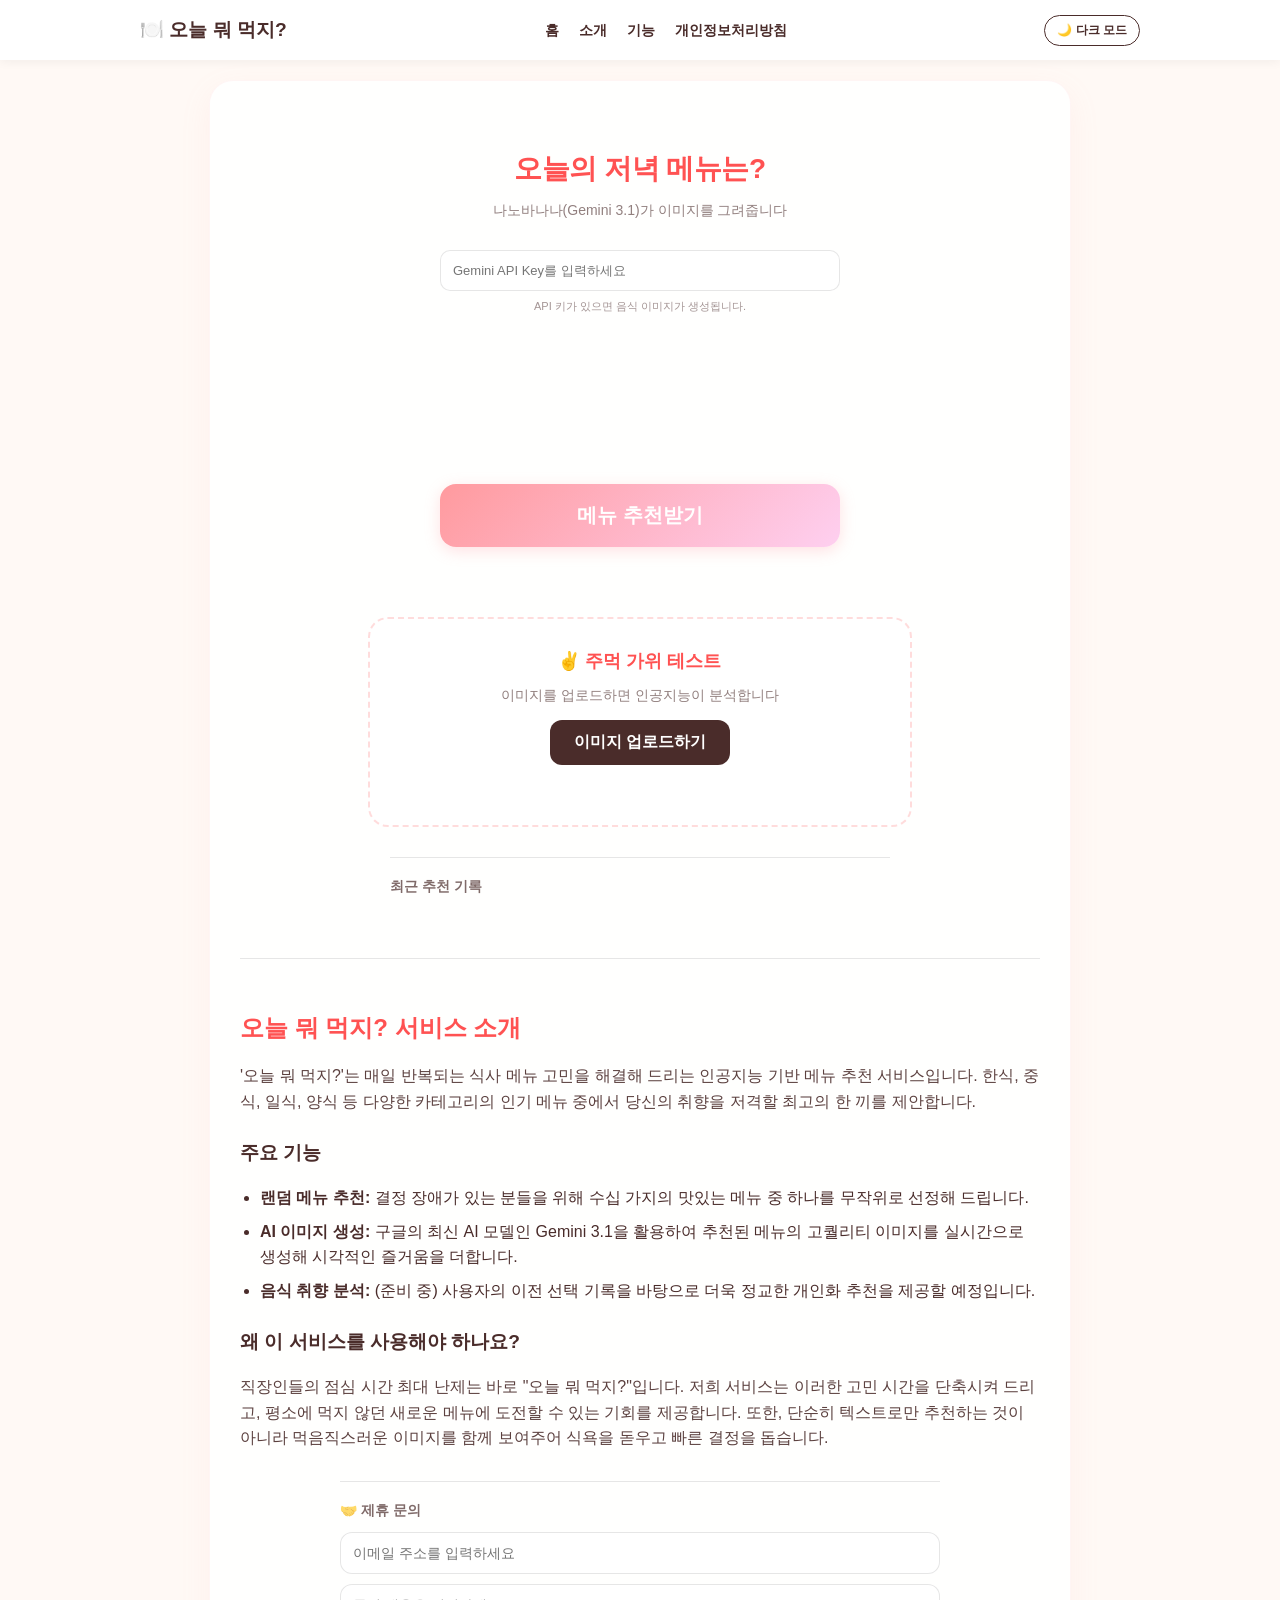
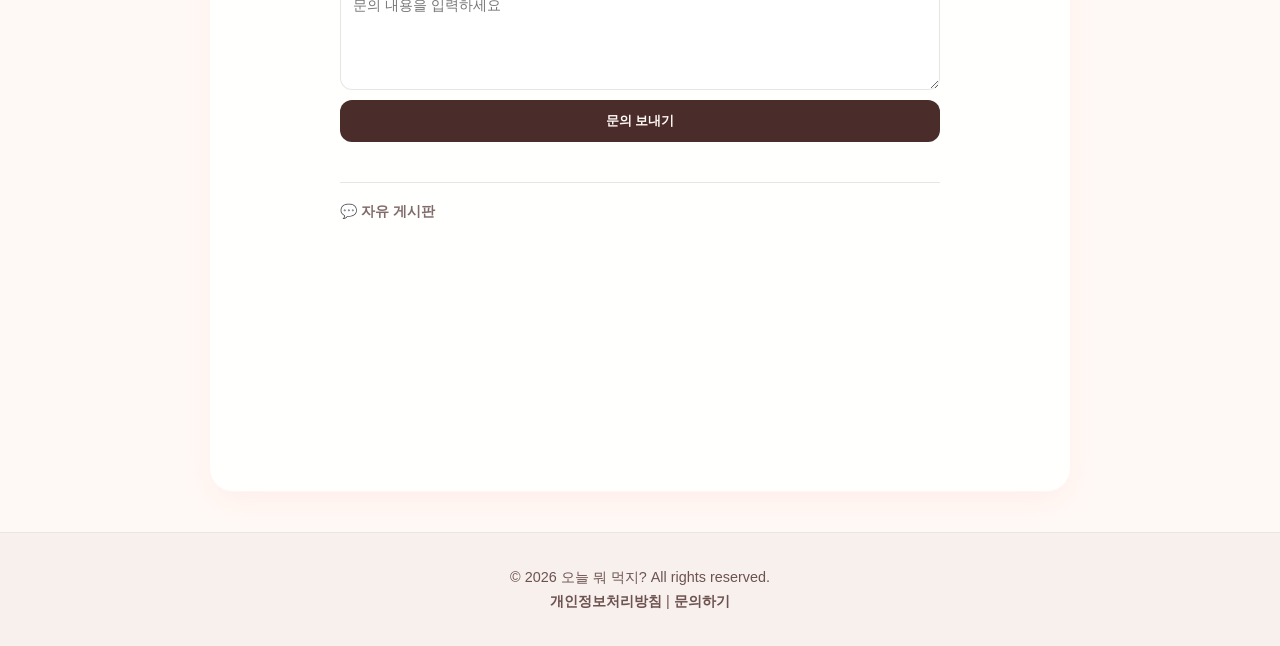
==== index.html @ 98e672d5 "Add MS Clarity tracking script to index.html and privacy.html" ====
<!DOCTYPE html>
<html lang="ko">
<head>
    <!-- Google tag (gtag.js) -->
    <script async src="https://www.googletagmanager.com/gtag/js?id=G-PV1DEPJP0N"></script>
    <script>
      window.dataLayer = window.dataLayer || [];
      function gtag(){dataLayer.push(arguments);}
      gtag('js', new Date());

      gtag('config', 'G-PV1DEPJP0N');
    </script>
    <script type="text/javascript">
        (function(c,l,a,r,i,t,y){
            c[a]=c[a]||function(){(c[a].q=c[a].q||[]).push(arguments)};
            t=l.createElement(r);t.async=1;t.src="https://www.clarity.ms/tag/"+i;
            y=l.getElementsByTagName(r)[0];y.parentNode.insertBefore(t,y);
        })(window, document, "clarity", "script", "vyisravtk5");
    </script>
    <meta charset="UTF-8">
    <meta name="viewport" content="width=device-width, initial-scale=1.0">
    <title>🍽️ 오늘 뭐 먹지? | 저녁 메뉴 추천</title>
    <link rel="stylesheet" href="style.css">
    <!-- Teachable Machine 모델을 위한 TensorFlow.js 로드 -->
    <script src="https://cdn.jsdelivr.net/npm/@tensorflow/tfjs@latest/dist/tf.min.js"></script>
    <script src="https://cdn.jsdelivr.net/npm/@teachablemachine/image@latest/dist/teachablemachine-image.min.js"></script>
    <!-- Pretendard 폰트 불러오기 -->
    <link rel="stylesheet" as="style" crossorigin href="https://cdn.jsdelivr.net/gh/orioncactus/pretendard@v1.3.9/dist/web/static/pretendard.min.css" />
    <meta name="google-adsense-account" content="ca-pub-8458281925391155">
    <script async src="https://pagead2.googlesyndication.com/pagead/js/adsbygoogle.js?client=ca-pub-8458281925391155"
     crossorigin="anonymous"></script>
</head>
<body>
    <nav class="navbar">
        <div class="nav-container">
            <a href="#" class="nav-logo">🍽️ 오늘 뭐 먹지?</a>
            <ul class="nav-menu">
                <li><a href="#home">홈</a></li>
                <li><a href="#about">소개</a></li>
                <li><a href="#features">기능</a></li>
                <li><a href="privacy.html">개인정보처리방침</a></li>
            </ul>
            <button id="mode-toggle" class="mode-toggle">🌙 다크 모드</button>
        </div>
    </nav>
    
    <div class="container" id="home">
        <h1>오늘의 저녁 메뉴는?</h1>
        <p class="subtitle">나노바나나(Gemini 3.1)가 이미지를 그려줍니다</p>
        
        <div class="api-config">
            <input type="password" id="api-key" placeholder="Gemini API Key를 입력하세요">
            <small>API 키가 있으면 음식 이미지가 생성됩니다.</small>
        </div>

        <div id="numbers-container" class="numbers-container">
            <!-- 메뉴가 여기에 생성됩니다 -->
        </div>
        
        <button id="generate-button">메뉴 추천받기</button>

        <!-- 주먹/가위 테스트 섹션 -->
        <div class="rps-section">
            <div class="rps-title">✌️ 주먹 가위 테스트</div>
            <p class="subtitle" style="margin-bottom: 15px;">이미지를 업로드하면 인공지능이 분석합니다</p>
            
            <input type="file" id="rps-file-input" accept="image/*" style="display: none;">
            <label for="rps-file-input" id="rps-file-label">이미지 업로드하기</label>
            
            <div id="rps-preview-container" class="rps-preview-container">
                <img id="rps-preview-image" src="" alt="미리보기" style="display: none;">
            </div>
            <div id="label-container" class="label-container"></div>
        </div>
        
        <div class="history-section">
            <div class="history-title">최근 추천 기록</div>
            <div id="history-list" class="history-list">
                <!-- 기록이 여기에 추가됩니다 -->
            </div>
        </div>

        <section id="about" class="content-section">
            <h2>오늘 뭐 먹지? 서비스 소개</h2>
            <p>'오늘 뭐 먹지?'는 매일 반복되는 식사 메뉴 고민을 해결해 드리는 인공지능 기반 메뉴 추천 서비스입니다. 한식, 중식, 일식, 양식 등 다양한 카테고리의 인기 메뉴 중에서 당신의 취향을 저격할 최고의 한 끼를 제안합니다.</p>
            
            <h3>주요 기능</h3>
            <ul class="feature-list">
                <li><strong>랜덤 메뉴 추천:</strong> 결정 장애가 있는 분들을 위해 수십 가지의 맛있는 메뉴 중 하나를 무작위로 선정해 드립니다.</li>
                <li><strong>AI 이미지 생성:</strong> 구글의 최신 AI 모델인 Gemini 3.1을 활용하여 추천된 메뉴의 고퀄리티 이미지를 실시간으로 생성해 시각적인 즐거움을 더합니다.</li>
                <li><strong>음식 취향 분석:</strong> (준비 중) 사용자의 이전 선택 기록을 바탕으로 더욱 정교한 개인화 추천을 제공할 예정입니다.</li>
            </ul>
            
            <h3>왜 이 서비스를 사용해야 하나요?</h3>
            <p>직장인들의 점심 시간 최대 난제는 바로 "오늘 뭐 먹지?"입니다. 저희 서비스는 이러한 고민 시간을 단축시켜 드리고, 평소에 먹지 않던 새로운 메뉴에 도전할 수 있는 기회를 제공합니다. 또한, 단순히 텍스트로만 추천하는 것이 아니라 먹음직스러운 이미지를 함께 보여주어 식욕을 돋우고 빠른 결정을 돕습니다.</p>
        </section>

        <div class="contact-section">
            <div class="contact-title">🤝 제휴 문의</div>
            <form action="https://formspree.io/f/xwvrvgdn" method="POST" class="contact-form">
                <input type="email" name="email" placeholder="이메일 주소를 입력하세요" required>
                <textarea name="message" placeholder="문의 내용을 입력하세요" required></textarea>
                <button type="submit">문의 보내기</button>
            </form>
        </div>

        <div class="comments-section">
            <div class="comments-title">💬 자유 게시판</div>
            <div id="cusdis_thread"
                data-host="https://cusdis.com"
                data-app-id="YOUR_APP_ID_HERE"
                data-page-id="home"
                data-page-url="https://shearts1234.github.io/junhyeok/"
                data-page-title="오늘 뭐 먹지?"
                data-theme="light">
            </div>
            <script async defer src="https://cusdis.com/js/cusdis.es.js"></script>
        </div>
    </div>

    <footer class="site-footer">
        <p>&copy; 2026 오늘 뭐 먹지? All rights reserved.</p>
        <p><a href="privacy.html">개인정보처리방침</a> | <a href="mailto:contact@example.com">문의하기</a></p>
    </footer>

    <script src="main.js" type="module"></script>
</body>
</html>
---- style.css ----
:root {
    --bg-color: #fff9f5;
    --text-color: #4a2c2a;
    --container-bg: rgba(255, 255, 255, 0.9);
    --btn-bg: linear-gradient(135deg, #ff9a9e 0%, #fecfef 99%, #fecfef 100%);
    --btn-hover: linear-gradient(135deg, #ff758c 0%, #ff7eb3 100%);
    --btn-text: #ffffff;
    --card-shadow: 0 10px 30px rgba(255, 154, 158, 0.1);
    --ball-shadow: 0 4px 10px rgba(0, 0, 0, 0.15);
    --history-bg: #ffffff;
    --nav-bg: rgba(255, 255, 255, 0.95);
    --footer-bg: #f8f0ed;
    --link-color: #ff5252;
}

body.dark-mode {
    --bg-color: #1a1616;
    --text-color: #fce4ec;
    --container-bg: rgba(45, 34, 34, 0.8);
    --btn-bg: linear-gradient(135deg, #e91e63 0%, #c2185b 100%);
    --btn-hover: linear-gradient(135deg, #c2185b 0%, #ad1457 100%);
    --btn-text: #ffffff;
    --card-shadow: 0 10px 30px rgba(0, 0, 0, 0.4);
    --ball-shadow: 0 4px 10px rgba(0, 0, 0, 0.5);
    --history-bg: #2d2222;
    --nav-bg: rgba(30, 30, 30, 0.95);
    --footer-bg: #1e1e1e;
    --link-color: #ff80ab;
}

body {
    font-family: 'Pretendard', -apple-system, BlinkMacSystemFont, 'Segoe UI', Roboto, sans-serif;
    display: flex;
    flex-direction: column;
    align-items: center;
    min-height: 100vh;
    background-color: var(--bg-color);
    color: var(--text-color);
    margin: 0;
    transition: all 0.4s cubic-bezier(0.4, 0, 0.2, 1);
    padding-top: 80px; /* Navbar height */
}

/* Navigation Bar */
.navbar {
    position: fixed;
    top: 0;
    left: 0;
    width: 100%;
    height: 60px;
    background-color: var(--nav-bg);
    backdrop-filter: blur(10px);
    -webkit-backdrop-filter: blur(10px);
    box-shadow: 0 2px 10px rgba(0,0,0,0.05);
    z-index: 1000;
    display: flex;
    justify-content: center;
    align-items: center;
}

.nav-container {
    width: 90%;
    max-width: 1000px;
    display: flex;
    justify-content: space-between;
    align-items: center;
}

.nav-logo {
    font-weight: 800;
    font-size: 1.2rem;
    text-decoration: none;
    color: var(--text-color);
}

.nav-menu {
    list-style: none;
    display: flex;
    gap: 20px;
    margin: 0;
    padding: 0;
}

.nav-menu li a {
    text-decoration: none;
    color: var(--text-color);
    font-weight: 600;
    font-size: 0.9rem;
    transition: color 0.3s;
}

.nav-menu li a:hover {
    color: var(--link-color);
}

/* Container Adjustments */
.container {
    text-align: center;
    background-color: var(--container-bg);
    backdrop-filter: blur(10px);
    -webkit-backdrop-filter: blur(10px);
    padding: 50px 30px;
    border-radius: 24px;
    box-shadow: var(--card-shadow);
    width: 90%;
    max-width: 800px; /* Increased width for content */
    border: 1px solid rgba(255, 154, 158, 0.1);
    margin-bottom: 40px;
}

h1 {
    font-size: 28px;
    font-weight: 800;
    margin-bottom: 10px;
    letter-spacing: -0.5px;
    color: #ff5252;
}

.subtitle {
    font-size: 14px;
    opacity: 0.6;
    margin-bottom: 30px;
}

.api-config {
    margin-bottom: 30px;
    display: flex;
    flex-direction: column;
    gap: 8px;
    max-width: 400px;
    margin-left: auto;
    margin-right: auto;
}

.api-config input {
    padding: 12px;
    border-radius: 10px;
    border: 1px solid rgba(128, 128, 128, 0.2);
    background: var(--history-bg);
    color: var(--text-color);
    font-size: 13px;
    outline: none;
    transition: border-color 0.3s;
}

.api-config input:focus {
    border-color: #ff5252;
}

.api-config small {
    font-size: 11px;
    opacity: 0.5;
}

.numbers-container {
    display: flex;
    justify-content: center;
    flex-wrap: wrap;
    gap: 15px;
    margin-bottom: 40px;
    min-height: 100px;
    align-items: center;
}

#generate-button {
    width: 100%;
    max-width: 400px;
    padding: 18px;
    font-size: 20px;
    font-weight: 800;
    cursor: pointer;
    border: none;
    border-radius: 16px;
    background: var(--btn-bg);
    color: var(--btn-text);
    box-shadow: 0 4px 15px rgba(255, 154, 158, 0.3);
    transition: all 0.3s ease;
    margin-bottom: 30px;
}

#generate-button:hover {
    transform: translateY(-3px);
    box-shadow: 0 8px 25px rgba(255, 154, 158, 0.4);
}

#generate-button:active {
    transform: translateY(-1px);
}

/* Content Section (About) */
.content-section {
    text-align: left;
    margin-top: 50px;
    padding-top: 30px;
    border-top: 1px solid rgba(128, 128, 128, 0.2);
    line-height: 1.6;
}

.content-section h2 {
    font-size: 1.5rem;
    margin-bottom: 1rem;
    color: var(--link-color);
}

.content-section h3 {
    font-size: 1.2rem;
    margin-top: 1.5rem;
    margin-bottom: 0.8rem;
}

.content-section p {
    margin-bottom: 1rem;
    font-size: 1rem;
    opacity: 0.9;
}

.feature-list {
    list-style-type: disc;
    padding-left: 20px;
    margin-bottom: 1.5rem;
}

.feature-list li {
    margin-bottom: 0.5rem;
}

/* 주먹/가위 테스트 섹션 */
.rps-section {
    margin-top: 40px;
    padding: 30px 20px;
    border: 2px dashed rgba(255, 82, 82, 0.2);
    border-radius: 20px;
    background: rgba(255, 255, 255, 0.3);
    margin-bottom: 30px;
    max-width: 500px;
    margin-left: auto;
    margin-right: auto;
}

.rps-title {
    font-size: 18px;
    font-weight: 800;
    margin-bottom: 5px;
    color: #ff5252;
}

#rps-file-label {
    display: inline-block;
    background: #4a2c2a;
    color: white;
    border: none;
    padding: 12px 24px;
    border-radius: 12px;
    font-weight: 700;
    cursor: pointer;
    margin-bottom: 15px;
    transition: all 0.3s;
}

#rps-file-label:hover {
    transform: scale(1.05);
    background: #5d3a37;
}

.rps-preview-container {
    display: flex;
    justify-content: center;
    margin-bottom: 15px;
}

#rps-preview-image {
    max-width: 200px;
    max-height: 200px;
    border-radius: 15px;
    box-shadow: 0 4px 15px rgba(0,0,0,0.1);
    object-fit: contain;
}

.label-container {
    display: flex;
    flex-direction: column;
    gap: 8px;
    align-items: center;
}

.label-item {
    background: var(--history-bg);
    padding: 8px 16px;
    border-radius: 10px;
    font-size: 14px;
    font-weight: 600;
    width: 100%;
    max-width: 200px;
    display: flex;
    justify-content: space-between;
    box-shadow: 0 2px 5px rgba(0,0,0,0.05);
    border: 2px solid transparent;
    transition: all 0.2s;
}

/* 히스토리 섹션 */
.history-section {
    margin-top: 20px;
    padding-top: 20px;
    border-top: 1px solid rgba(128, 128, 128, 0.2);
    text-align: left;
    max-width: 500px;
    margin-left: auto;
    margin-right: auto;
}

.history-title {
    font-size: 14px;
    font-weight: 600;
    margin-bottom: 12px;
    opacity: 0.7;
}

.history-list {
    display: flex;
    flex-direction: column;
    gap: 10px;
}

.history-item {
    background: var(--history-bg);
    padding: 12px 16px;
    border-radius: 12px;
    font-size: 15px;
    display: flex;
    justify-content: space-between;
    box-shadow: 0 2px 8px rgba(0, 0, 0, 0.05);
}

.mode-toggle {
    background: transparent;
    border: 1px solid var(--text-color);
    color: var(--text-color);
    padding: 6px 12px;
    border-radius: 20px;
    cursor: pointer;
    font-size: 12px;
    font-weight: 600;
    transition: all 0.3s ease;
    /* Fixed positioning removed as it is now in navbar */
}

.mode-toggle:hover {
    background: var(--text-color);
    color: var(--bg-color);
}

/* 제휴 문의 섹션 */
.contact-section {
    margin-top: 30px;
    padding-top: 20px;
    border-top: 1px solid rgba(128, 128, 128, 0.2);
    text-align: left;
    max-width: 600px;
    margin-left: auto;
    margin-right: auto;
}

.contact-title {
    font-size: 14px;
    font-weight: 600;
    margin-bottom: 12px;
    opacity: 0.7;
}

.contact-form {
    display: flex;
    flex-direction: column;
    gap: 10px;
}

.contact-form input, .contact-form textarea {
    padding: 12px;
    border-radius: 12px;
    border: 1px solid rgba(128, 128, 128, 0.2);
    background: var(--history-bg);
    color: var(--text-color);
    font-size: 14px;
    outline: none;
    font-family: inherit;
}

.contact-form textarea {
    min-height: 80px;
    resize: vertical;
}

.contact-form button {
    background: var(--text-color);
    color: var(--bg-color);
    border: none;
    padding: 12px;
    border-radius: 12px;
    font-weight: 700;
    cursor: pointer;
    transition: opacity 0.3s;
}

.contact-form button:hover {
    opacity: 0.8;
}

/* 댓글 섹션 */
.comments-section {
    margin-top: 40px;
    padding-top: 20px;
    border-top: 1px solid rgba(128, 128, 128, 0.2);
    text-align: left;
    max-width: 600px;
    margin-left: auto;
    margin-right: auto;
}

.comments-title {
    font-size: 14px;
    font-weight: 600;
    margin-bottom: 20px;
    opacity: 0.7;
}

#cusdis_thread {
    min-height: 200px;
}

/* Footer */
.site-footer {
    width: 100%;
    background-color: var(--footer-bg);
    padding: 30px 0;
    margin-top: auto; /* Push to bottom */
    text-align: center;
    border-top: 1px solid rgba(0,0,0,0.05);
}

.site-footer p {
    margin: 5px 0;
    font-size: 0.9rem;
    opacity: 0.8;
}

.site-footer a {
    color: var(--text-color);
    text-decoration: none;
    font-weight: 600;
}

.site-footer a:hover {
    text-decoration: underline;
}

/* Mobile Responsive */
@media (max-width: 600px) {
    .nav-container {
        flex-direction: row;
        justify-content: space-between;
    }
    
    .nav-menu {
        display: none; /* Hide menu on very small screens for simplicity, or use hamburger */
    }
    
    .container {
        width: 95%;
        padding: 30px 20px;
    }
}
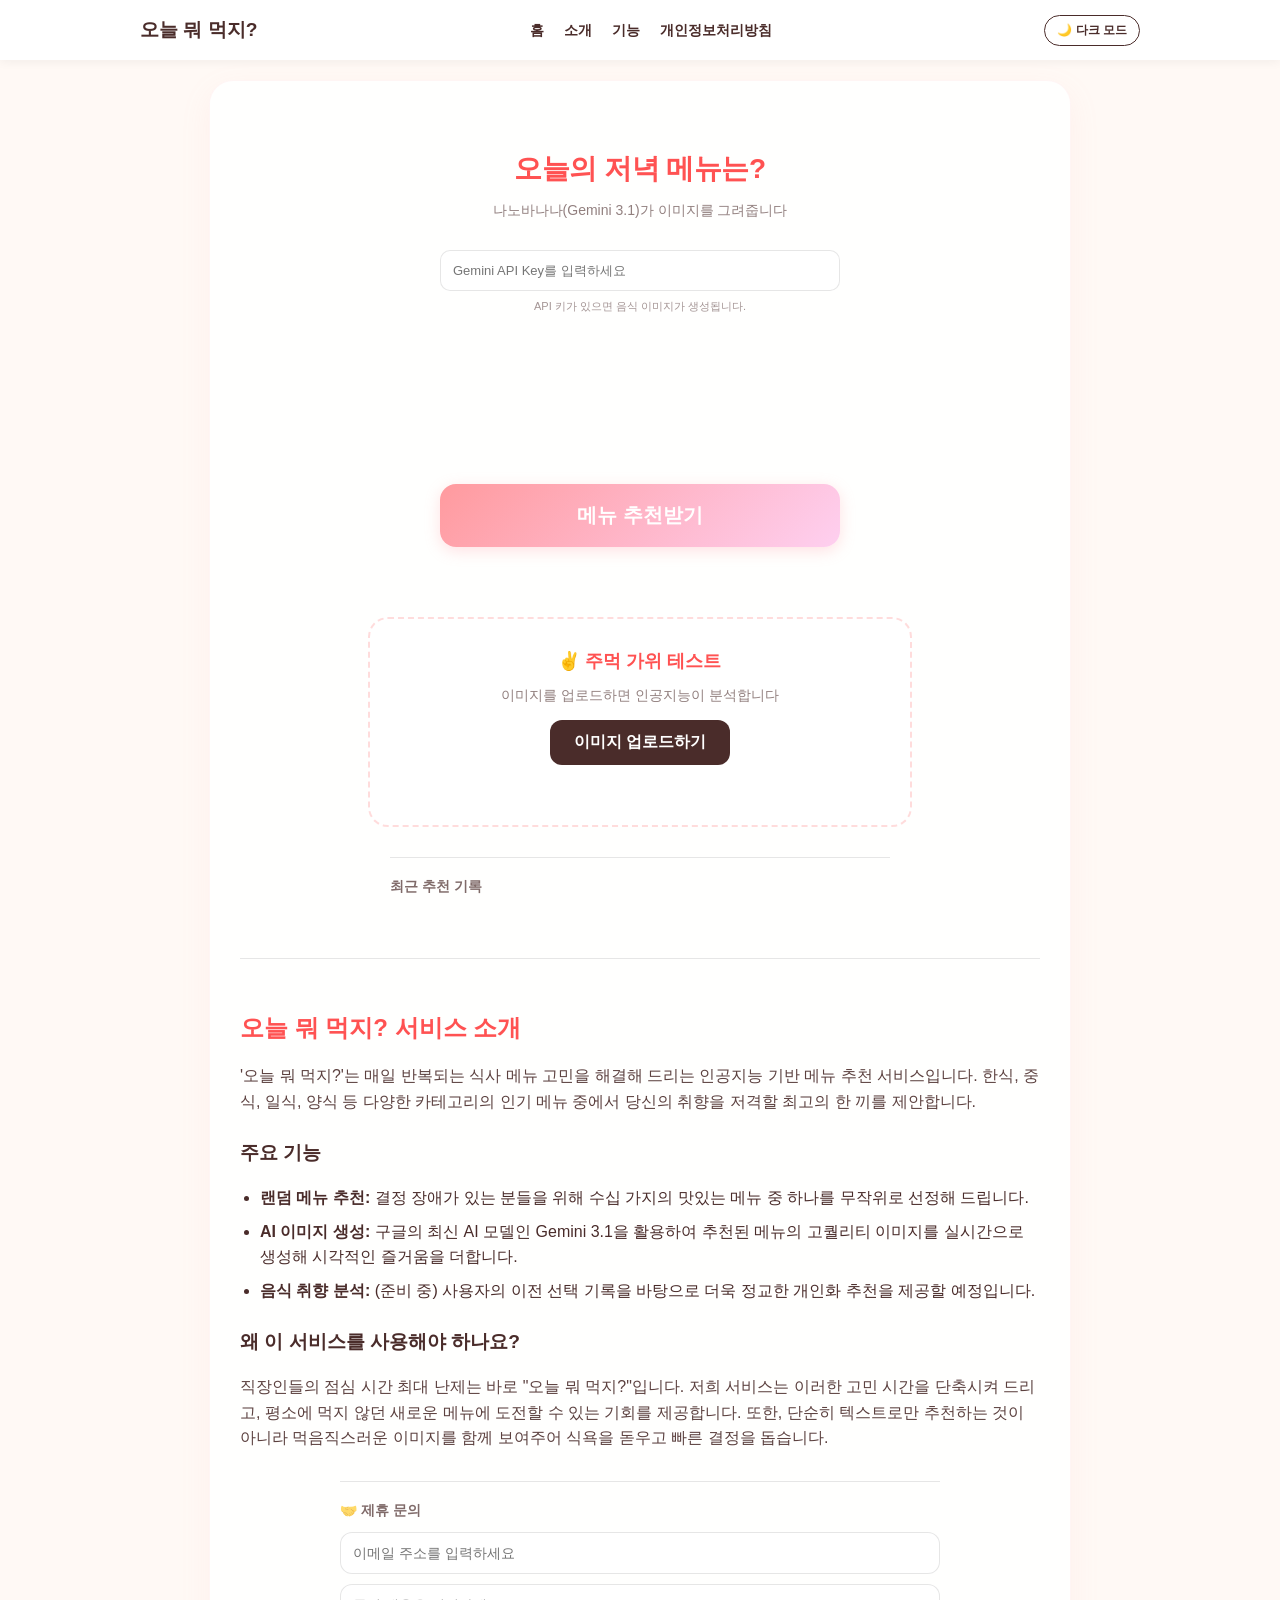
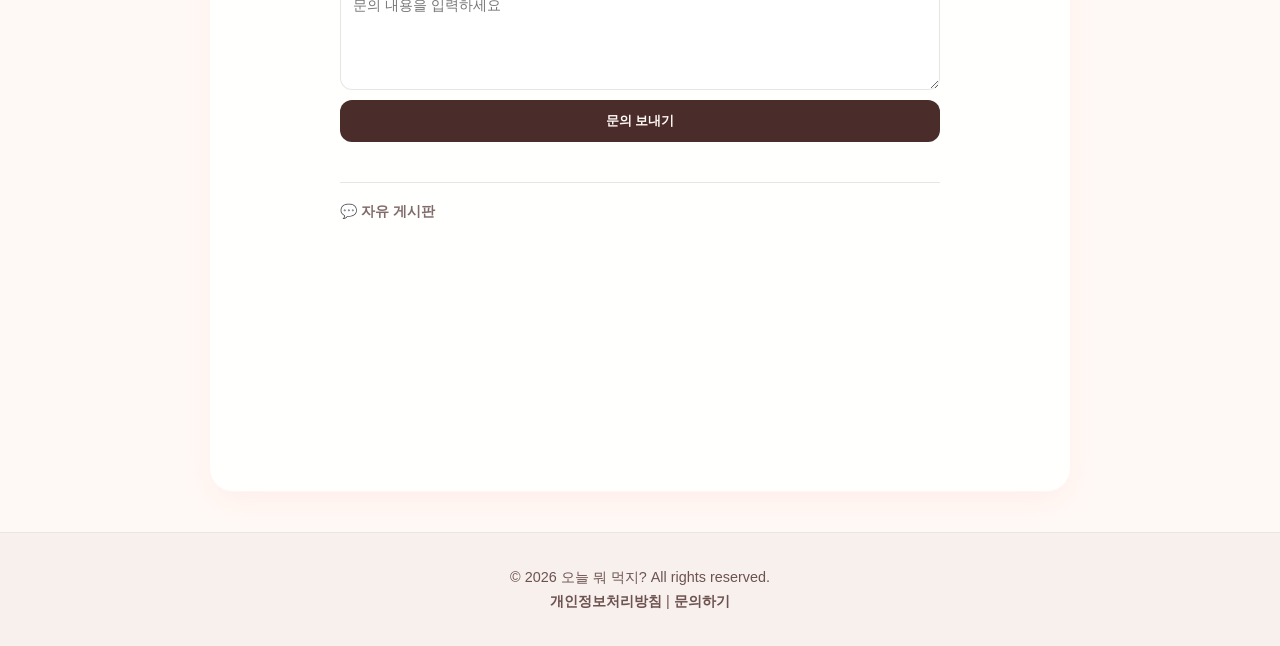
==== commit d7d63a8b: "Remove redundant emoji from nav-logo" ====
--- a/index.html
+++ b/index.html
@@ -27,13 +27,14 @@
     <!-- Pretendard 폰트 불러오기 -->
     <link rel="stylesheet" as="style" crossorigin href="https://cdn.jsdelivr.net/gh/orioncactus/pretendard@v1.3.9/dist/web/static/pretendard.min.css" />
     <meta name="google-adsense-account" content="ca-pub-8458281925391155">
+    <link rel="icon" href="favicon.ico" type="image/x-icon">
     <script async src="https://pagead2.googlesyndication.com/pagead/js/adsbygoogle.js?client=ca-pub-8458281925391155"
      crossorigin="anonymous"></script>
 </head>
 <body>
     <nav class="navbar">
         <div class="nav-container">
-            <a href="#" class="nav-logo">🍽️ 오늘 뭐 먹지?</a>
+            <a href="#" class="nav-logo">오늘 뭐 먹지?</a>
             <ul class="nav-menu">
                 <li><a href="#home">홈</a></li>
                 <li><a href="#about">소개</a></li>
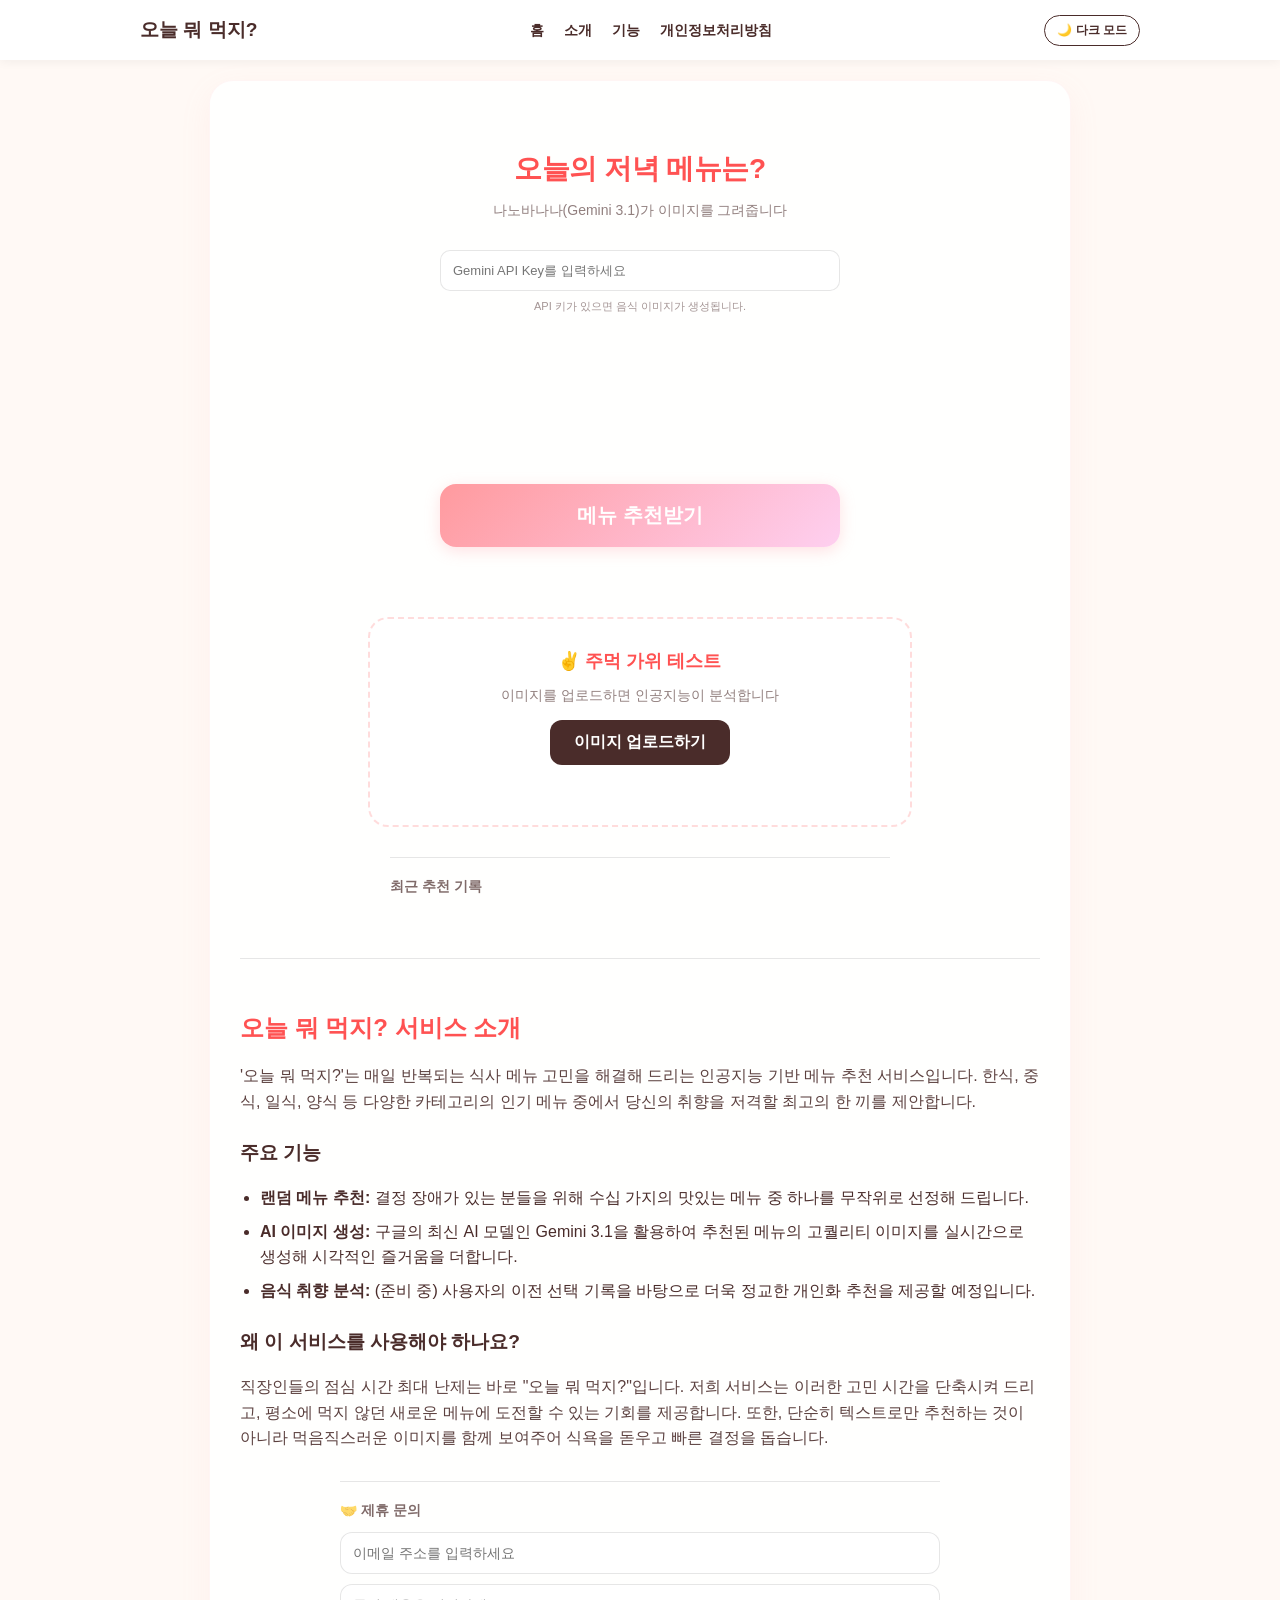
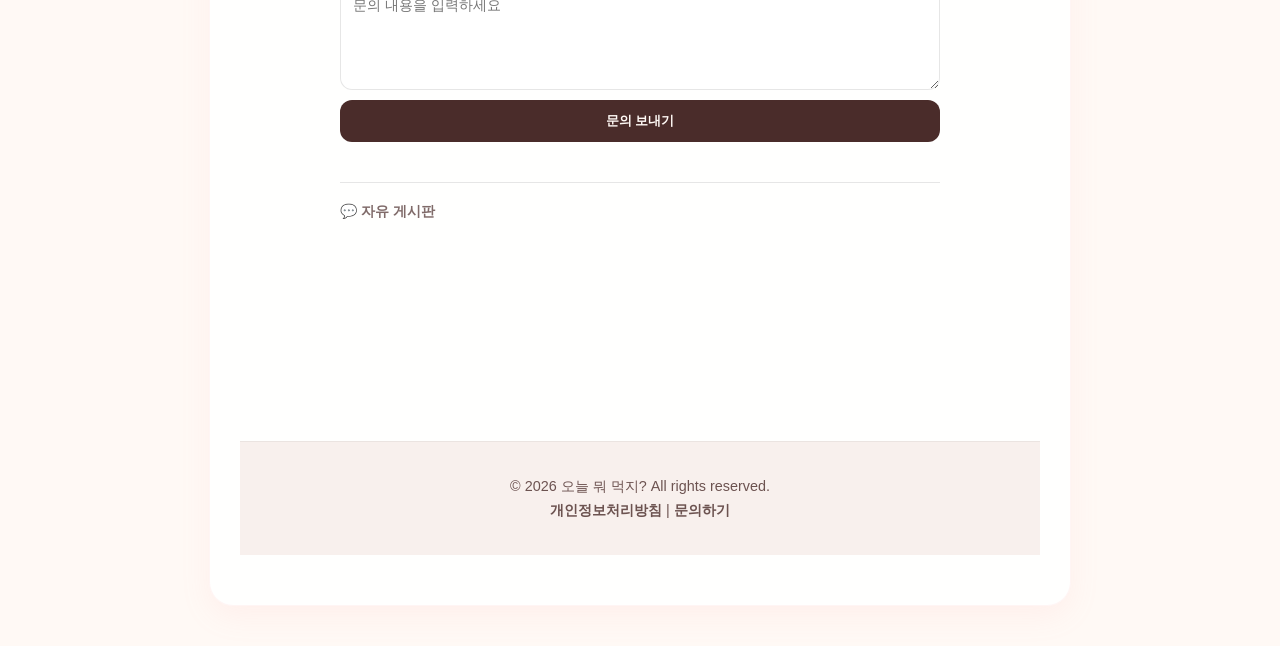
==== commit 84962376: "feat: SEO optimization and add robots.txt, sitemap.xml" ====
--- a/index.html
+++ b/index.html
@@ -19,7 +19,44 @@
     </script>
     <meta charset="UTF-8">
     <meta name="viewport" content="width=device-width, initial-scale=1.0">
-    <title>🍽️ 오늘 뭐 먹지? | 저녁 메뉴 추천</title>
+    <title>🍽️ 오늘 뭐 먹지? | 저녁 메뉴 추천 & AI 음식 이미지</title>
+    <meta name="description" content="오늘 저녁 메뉴가 고민되시나요? AI가 추천해주는 맛있는 메뉴와 Gemini 3.1이 그려주는 고퀄리티 음식 이미지를 확인해보세요. 결정 장애 해결을 위한 최고의 랜덤 메뉴 추천 서비스.">
+    <meta name="keywords" content="오늘뭐먹지, 저녁메뉴추천, 점심메뉴추천, 메뉴결정, 랜덤메뉴, AI음식, Gemini, 음식추천, 식사추천">
+    <link rel="canonical" href="https://shearts1234.github.io/junhyeok/">
+    
+    <!-- Open Graph / Facebook / KakaoTalk -->
+    <meta property="og:type" content="website">
+    <meta property="og:url" content="https://shearts1234.github.io/junhyeok/">
+    <meta property="og:title" content="🍽️ 오늘 뭐 먹지? | 저녁 메뉴 추천">
+    <meta property="og:description" content="오늘 저녁 메뉴가 고민되시나요? AI가 추천해주는 맛있는 메뉴와 Gemini 3.1이 그려주는 음식 이미지를 확인해보세요.">
+    <meta property="og:image" content="https://shearts1234.github.io/junhyeok/favicon.ico">
+    
+    <!-- Twitter -->
+    <meta property="twitter:card" content="summary_large_image">
+    <meta property="twitter:url" content="https://shearts1234.github.io/junhyeok/">
+    <meta property="twitter:title" content="🍽️ 오늘 뭐 먹지? | 저녁 메뉴 추천">
+    <meta property="twitter:description" content="오늘 저녁 메뉴가 고민되시나요? AI가 추천해주는 맛있는 메뉴와 Gemini 3.1이 그려주는 음식 이미지를 확인해보세요.">
+    <meta property="twitter:image" content="https://shearts1234.github.io/junhyeok/favicon.ico">
+
+    <!-- Naver Search Advisor Verification (Placeholder) -->
+    <meta name="naver-site-verification" content="your_verification_code_here">
+
+    <!-- Schema.org Structured Data -->
+    <script type="application/ld+json">
+    {
+      "@context": "https://schema.org",
+      "@type": "WebSite",
+      "name": "오늘 뭐 먹지?",
+      "url": "https://shearts1234.github.io/junhyeok/",
+      "description": "오늘 저녁 메뉴가 고민되시나요? AI가 추천해주는 맛있는 메뉴와 Gemini 3.1이 그려주는 고퀄리티 음식 이미지를 확인해보세요.",
+      "potentialAction": {
+        "@type": "SearchAction",
+        "target": "https://shearts1234.github.io/junhyeok/?q={search_term_string}",
+        "query-input": "required name=search_term_string"
+      }
+    }
+    </script>
+
     <link rel="stylesheet" href="style.css">
     <!-- Teachable Machine 모델을 위한 TensorFlow.js 로드 -->
     <script src="https://cdn.jsdelivr.net/npm/@tensorflow/tfjs@latest/dist/tf.min.js"></script>
@@ -32,20 +69,22 @@
      crossorigin="anonymous"></script>
 </head>
 <body>
-    <nav class="navbar">
-        <div class="nav-container">
-            <a href="#" class="nav-logo">오늘 뭐 먹지?</a>
-            <ul class="nav-menu">
-                <li><a href="#home">홈</a></li>
-                <li><a href="#about">소개</a></li>
-                <li><a href="#features">기능</a></li>
-                <li><a href="privacy.html">개인정보처리방침</a></li>
-            </ul>
-            <button id="mode-toggle" class="mode-toggle">🌙 다크 모드</button>
-        </div>
-    </nav>
+    <header>
+        <nav class="navbar">
+            <div class="nav-container">
+                <a href="#" class="nav-logo">오늘 뭐 먹지?</a>
+                <ul class="nav-menu">
+                    <li><a href="#home">홈</a></li>
+                    <li><a href="#about">소개</a></li>
+                    <li><a href="#features">기능</a></li>
+                    <li><a href="privacy.html">개인정보처리방침</a></li>
+                </ul>
+                <button id="mode-toggle" class="mode-toggle">🌙 다크 모드</button>
+            </div>
+        </nav>
+    </header>
     
-    <div class="container" id="home">
+    <main class="container" id="home">
         <h1>오늘의 저녁 메뉴는?</h1>
         <p class="subtitle">나노바나나(Gemini 3.1)가 이미지를 그려줍니다</p>
         
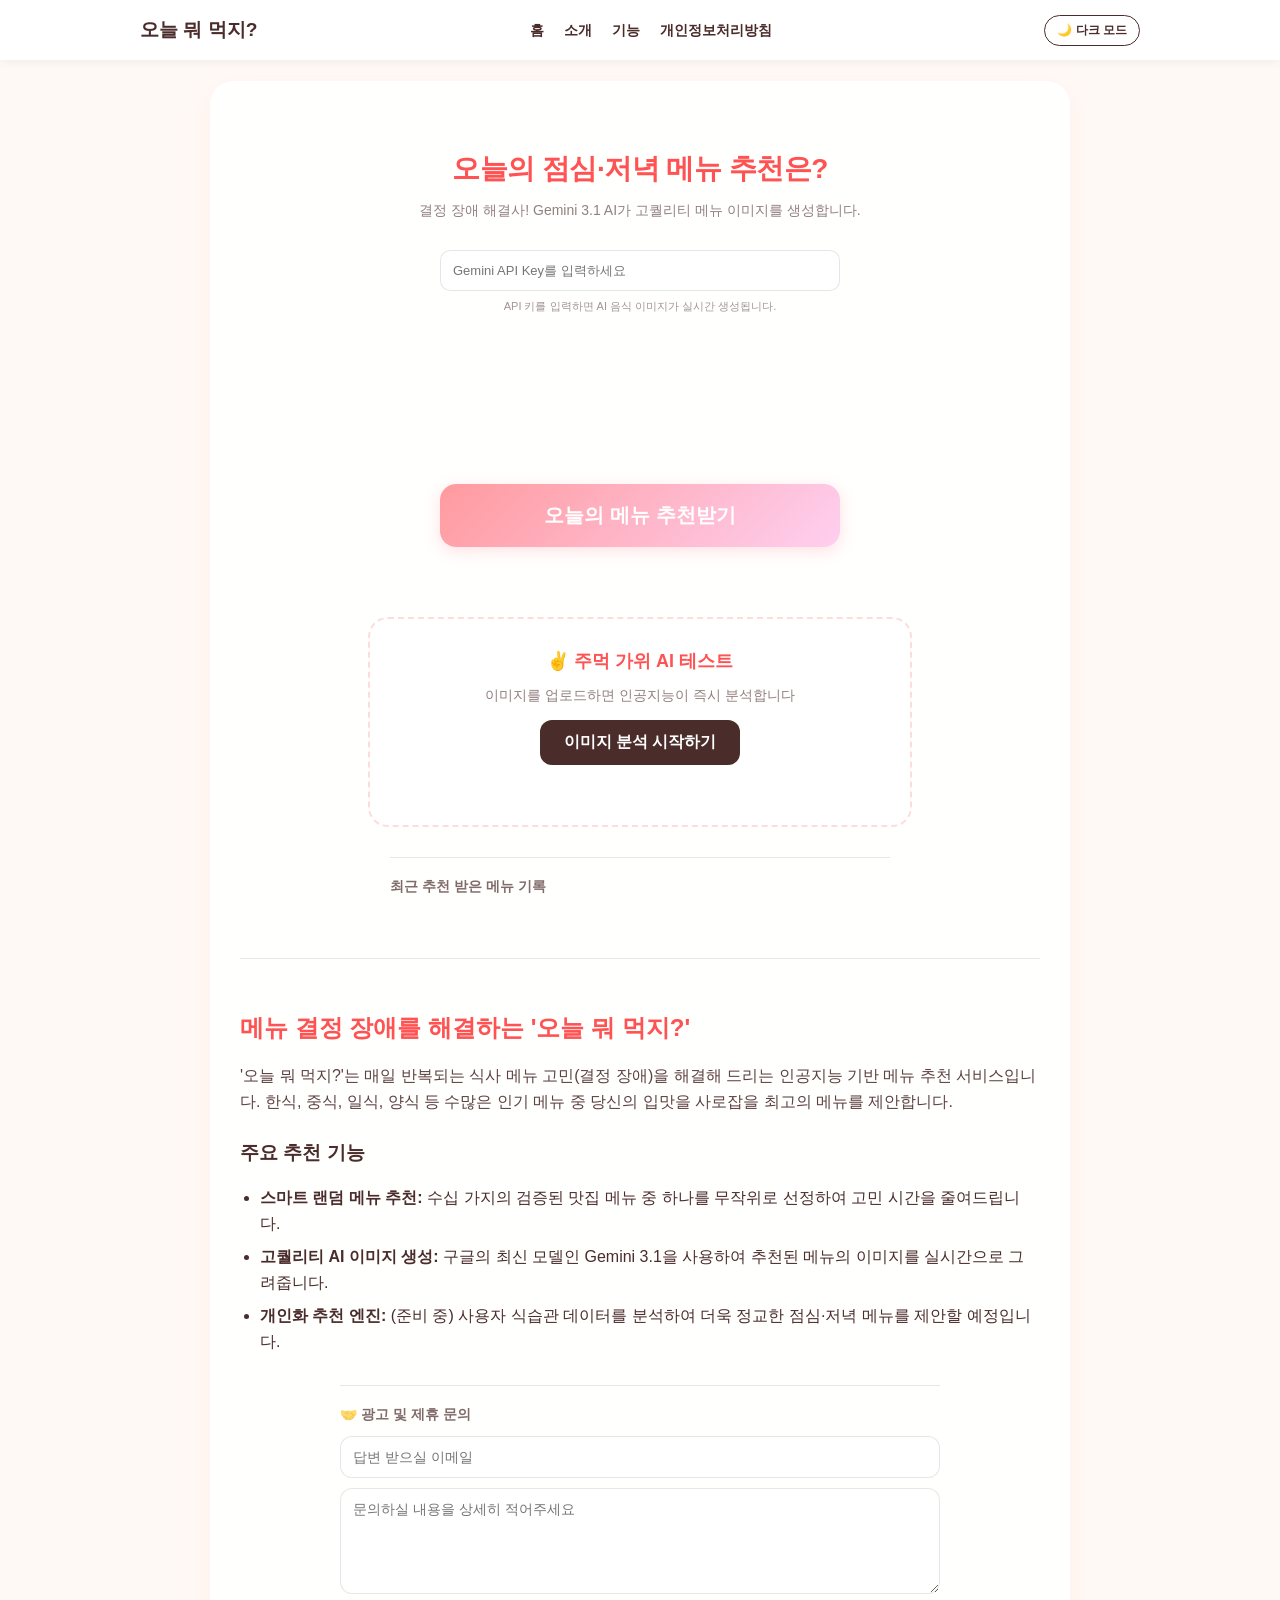
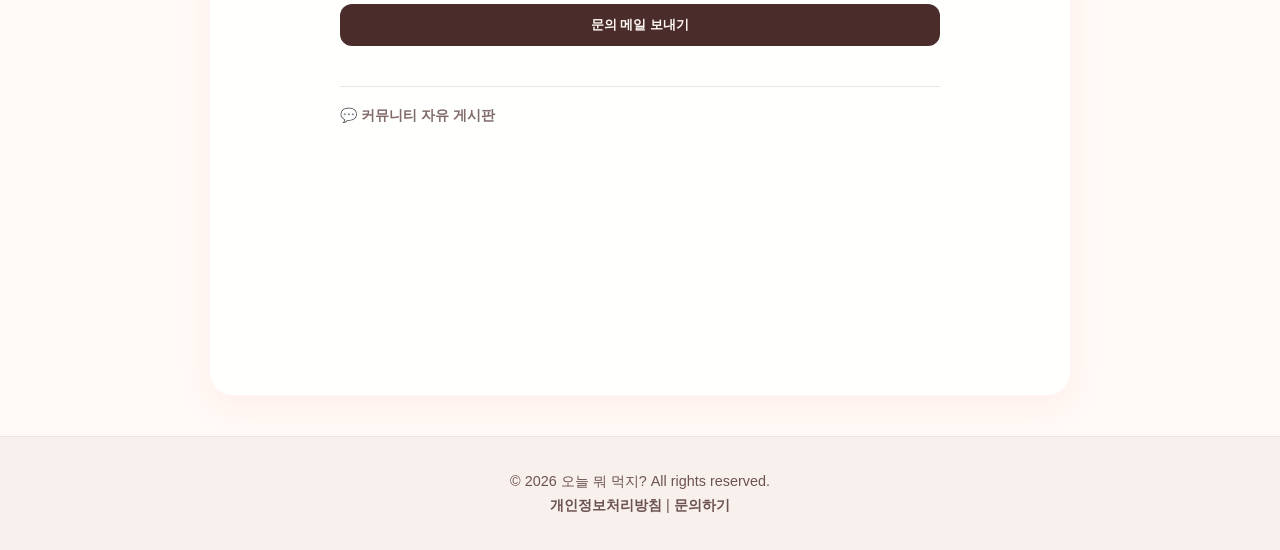
==== commit f9e33603: "perf: address SEO issues, add 404 page, and optimize rendering" ====
--- a/index.html
+++ b/index.html
@@ -10,35 +10,29 @@
 
       gtag('config', 'G-PV1DEPJP0N');
     </script>
-    <script type="text/javascript">
-        (function(c,l,a,r,i,t,y){
-            c[a]=c[a]||function(){(c[a].q=c[a].q||[]).push(arguments)};
-            t=l.createElement(r);t.async=1;t.src="https://www.clarity.ms/tag/"+i;
-            y=l.getElementsByTagName(r)[0];y.parentNode.insertBefore(t,y);
-        })(window, document, "clarity", "script", "vyisravtk5");
-    </script>
     <meta charset="UTF-8">
     <meta name="viewport" content="width=device-width, initial-scale=1.0">
-    <title>🍽️ 오늘 뭐 먹지? | 저녁 메뉴 추천 & AI 음식 이미지</title>
-    <meta name="description" content="오늘 저녁 메뉴가 고민되시나요? AI가 추천해주는 맛있는 메뉴와 Gemini 3.1이 그려주는 고퀄리티 음식 이미지를 확인해보세요. 결정 장애 해결을 위한 최고의 랜덤 메뉴 추천 서비스.">
-    <meta name="keywords" content="오늘뭐먹지, 저녁메뉴추천, 점심메뉴추천, 메뉴결정, 랜덤메뉴, AI음식, Gemini, 음식추천, 식사추천">
+    <title>🍽️ 오늘 뭐 먹지? | 점심·저녁 메뉴 추천 & AI 음식 이미지 생성</title>
+    <meta name="description" content="오늘 점심·저녁 메뉴가 고민되시나요? 결정 장애 해결을 위한 최고의 랜덤 메뉴 추천 서비스! AI가 추천해주는 맛있는 메뉴와 Gemini 3.1이 그려주는 고퀄리티 음식 이미지를 지금 확인해보세요.">
+    <meta name="keywords" content="오늘뭐먹지, 점심메뉴추천, 저녁메뉴추천, 메뉴결정장애, 랜덤메뉴추천, AI음식, Gemini, 음식추천서비스">
     <link rel="canonical" href="https://shearts1234.github.io/junhyeok/">
     
     <!-- Open Graph / Facebook / KakaoTalk -->
     <meta property="og:type" content="website">
     <meta property="og:url" content="https://shearts1234.github.io/junhyeok/">
-    <meta property="og:title" content="🍽️ 오늘 뭐 먹지? | 저녁 메뉴 추천">
-    <meta property="og:description" content="오늘 저녁 메뉴가 고민되시나요? AI가 추천해주는 맛있는 메뉴와 Gemini 3.1이 그려주는 음식 이미지를 확인해보세요.">
+    <meta property="og:title" content="🍽️ 오늘 뭐 먹지? | 점심·저녁 메뉴 추천">
+    <meta property="og:description" content="메뉴 결정 장애 해결! AI가 추천하는 메뉴와 실시간 음식 이미지를 확인하세요.">
     <meta property="og:image" content="https://shearts1234.github.io/junhyeok/favicon.ico">
     
     <!-- Twitter -->
     <meta property="twitter:card" content="summary_large_image">
     <meta property="twitter:url" content="https://shearts1234.github.io/junhyeok/">
-    <meta property="twitter:title" content="🍽️ 오늘 뭐 먹지? | 저녁 메뉴 추천">
-    <meta property="twitter:description" content="오늘 저녁 메뉴가 고민되시나요? AI가 추천해주는 맛있는 메뉴와 Gemini 3.1이 그려주는 음식 이미지를 확인해보세요.">
+    <meta property="twitter:title" content="🍽️ 오늘 뭐 먹지? | 점심·저녁 메뉴 추천">
+    <meta property="twitter:description" content="결정 장애를 위한 최고의 AI 메뉴 추천 서비스.">
     <meta property="twitter:image" content="https://shearts1234.github.io/junhyeok/favicon.ico">
 
-    <!-- Naver Search Advisor Verification (Placeholder) -->
+    <!-- Site Verification -->
+    <meta name="google-site-verification" content="DJ6mi-JhYVmyXALNCEzyje7cyoXHuUu6iJH3K373xHA" />
     <meta name="naver-site-verification" content="your_verification_code_here">
 
     <!-- Schema.org Structured Data -->
@@ -48,7 +42,7 @@
       "@type": "WebSite",
       "name": "오늘 뭐 먹지?",
       "url": "https://shearts1234.github.io/junhyeok/",
-      "description": "오늘 저녁 메뉴가 고민되시나요? AI가 추천해주는 맛있는 메뉴와 Gemini 3.1이 그려주는 고퀄리티 음식 이미지를 확인해보세요.",
+      "description": "결정 장애 해결을 위한 최고의 랜덤 메뉴 추천 서비스.",
       "potentialAction": {
         "@type": "SearchAction",
         "target": "https://shearts1234.github.io/junhyeok/?q={search_term_string}",
@@ -58,10 +52,7 @@
     </script>
 
     <link rel="stylesheet" href="style.css">
-    <!-- Teachable Machine 모델을 위한 TensorFlow.js 로드 -->
-    <script src="https://cdn.jsdelivr.net/npm/@tensorflow/tfjs@latest/dist/tf.min.js"></script>
-    <script src="https://cdn.jsdelivr.net/npm/@teachablemachine/image@latest/dist/teachablemachine-image.min.js"></script>
-    <!-- Pretendard 폰트 불러오기 -->
+    <!-- Pretendard 폰트 불러오기 (최적화를 위해 Preload 권장되나 현재 방식 유지) -->
     <link rel="stylesheet" as="style" crossorigin href="https://cdn.jsdelivr.net/gh/orioncactus/pretendard@v1.3.9/dist/web/static/pretendard.min.css" />
     <meta name="google-adsense-account" content="ca-pub-8458281925391155">
     <link rel="icon" href="favicon.ico" type="image/x-icon">
@@ -85,70 +76,67 @@
     </header>
     
     <main class="container" id="home">
-        <h1>오늘의 저녁 메뉴는?</h1>
-        <p class="subtitle">나노바나나(Gemini 3.1)가 이미지를 그려줍니다</p>
+        <h1>오늘의 점심·저녁 메뉴 추천은?</h1>
+        <p class="subtitle">결정 장애 해결사! Gemini 3.1 AI가 고퀄리티 메뉴 이미지를 생성합니다.</p>
         
         <div class="api-config">
             <input type="password" id="api-key" placeholder="Gemini API Key를 입력하세요">
-            <small>API 키가 있으면 음식 이미지가 생성됩니다.</small>
+            <small>API 키를 입력하면 AI 음식 이미지가 실시간 생성됩니다.</small>
         </div>
 
         <div id="numbers-container" class="numbers-container">
             <!-- 메뉴가 여기에 생성됩니다 -->
         </div>
         
-        <button id="generate-button">메뉴 추천받기</button>
+        <button id="generate-button">오늘의 메뉴 추천받기</button>
 
         <!-- 주먹/가위 테스트 섹션 -->
         <div class="rps-section">
-            <div class="rps-title">✌️ 주먹 가위 테스트</div>
-            <p class="subtitle" style="margin-bottom: 15px;">이미지를 업로드하면 인공지능이 분석합니다</p>
+            <div class="rps-title">✌️ 주먹 가위 AI 테스트</div>
+            <p class="subtitle" style="margin-bottom: 15px;">이미지를 업로드하면 인공지능이 즉시 분석합니다</p>
             
             <input type="file" id="rps-file-input" accept="image/*" style="display: none;">
-            <label for="rps-file-input" id="rps-file-label">이미지 업로드하기</label>
+            <label for="rps-file-input" id="rps-file-label">이미지 분석 시작하기</label>
             
             <div id="rps-preview-container" class="rps-preview-container">
-                <img id="rps-preview-image" src="" alt="미리보기" style="display: none;">
+                <img id="rps-preview-image" src="" alt="분석 이미지 미리보기" style="display: none;">
             </div>
             <div id="label-container" class="label-container"></div>
         </div>
         
         <div class="history-section">
-            <div class="history-title">최근 추천 기록</div>
+            <div class="history-title">최근 추천 받은 메뉴 기록</div>
             <div id="history-list" class="history-list">
                 <!-- 기록이 여기에 추가됩니다 -->
             </div>
         </div>
 
         <section id="about" class="content-section">
-            <h2>오늘 뭐 먹지? 서비스 소개</h2>
-            <p>'오늘 뭐 먹지?'는 매일 반복되는 식사 메뉴 고민을 해결해 드리는 인공지능 기반 메뉴 추천 서비스입니다. 한식, 중식, 일식, 양식 등 다양한 카테고리의 인기 메뉴 중에서 당신의 취향을 저격할 최고의 한 끼를 제안합니다.</p>
+            <h2>메뉴 결정 장애를 해결하는 '오늘 뭐 먹지?'</h2>
+            <p>'오늘 뭐 먹지?'는 매일 반복되는 식사 메뉴 고민(결정 장애)을 해결해 드리는 인공지능 기반 메뉴 추천 서비스입니다. 한식, 중식, 일식, 양식 등 수많은 인기 메뉴 중 당신의 입맛을 사로잡을 최고의 메뉴를 제안합니다.</p>
             
-            <h3>주요 기능</h3>
+            <h3>주요 추천 기능</h3>
             <ul class="feature-list">
-                <li><strong>랜덤 메뉴 추천:</strong> 결정 장애가 있는 분들을 위해 수십 가지의 맛있는 메뉴 중 하나를 무작위로 선정해 드립니다.</li>
-                <li><strong>AI 이미지 생성:</strong> 구글의 최신 AI 모델인 Gemini 3.1을 활용하여 추천된 메뉴의 고퀄리티 이미지를 실시간으로 생성해 시각적인 즐거움을 더합니다.</li>
-                <li><strong>음식 취향 분석:</strong> (준비 중) 사용자의 이전 선택 기록을 바탕으로 더욱 정교한 개인화 추천을 제공할 예정입니다.</li>
+                <li><strong>스마트 랜덤 메뉴 추천:</strong> 수십 가지의 검증된 맛집 메뉴 중 하나를 무작위로 선정하여 고민 시간을 줄여드립니다.</li>
+                <li><strong>고퀄리티 AI 이미지 생성:</strong> 구글의 최신 모델인 Gemini 3.1을 사용하여 추천된 메뉴의 이미지를 실시간으로 그려줍니다.</li>
+                <li><strong>개인화 추천 엔진:</strong> (준비 중) 사용자 식습관 데이터를 분석하여 더욱 정교한 점심·저녁 메뉴를 제안할 예정입니다.</li>
             </ul>
-            
-            <h3>왜 이 서비스를 사용해야 하나요?</h3>
-            <p>직장인들의 점심 시간 최대 난제는 바로 "오늘 뭐 먹지?"입니다. 저희 서비스는 이러한 고민 시간을 단축시켜 드리고, 평소에 먹지 않던 새로운 메뉴에 도전할 수 있는 기회를 제공합니다. 또한, 단순히 텍스트로만 추천하는 것이 아니라 먹음직스러운 이미지를 함께 보여주어 식욕을 돋우고 빠른 결정을 돕습니다.</p>
         </section>
 
         <div class="contact-section">
-            <div class="contact-title">🤝 제휴 문의</div>
+            <div class="contact-title">🤝 광고 및 제휴 문의</div>
             <form action="https://formspree.io/f/xwvrvgdn" method="POST" class="contact-form">
-                <input type="email" name="email" placeholder="이메일 주소를 입력하세요" required>
-                <textarea name="message" placeholder="문의 내용을 입력하세요" required></textarea>
-                <button type="submit">문의 보내기</button>
+                <input type="email" name="email" placeholder="답변 받으실 이메일" required>
+                <textarea name="message" placeholder="문의하실 내용을 상세히 적어주세요" required></textarea>
+                <button type="submit">문의 메일 보내기</button>
             </form>
         </div>
 
         <div class="comments-section">
-            <div class="comments-title">💬 자유 게시판</div>
+            <div class="comments-title">💬 커뮤니티 자유 게시판</div>
             <div id="cusdis_thread"
                 data-host="https://cusdis.com"
-                data-app-id="YOUR_APP_ID_HERE"
+                data-app-id="69e25d2d-556b-4e6f-96a8-6f68e64c18f1"
                 data-page-id="home"
                 data-page-url="https://shearts1234.github.io/junhyeok/"
                 data-page-title="오늘 뭐 먹지?"
@@ -156,13 +144,23 @@
             </div>
             <script async defer src="https://cusdis.com/js/cusdis.es.js"></script>
         </div>
-    </div>
+    </main>
 
     <footer class="site-footer">
         <p>&copy; 2026 오늘 뭐 먹지? All rights reserved.</p>
         <p><a href="privacy.html">개인정보처리방침</a> | <a href="mailto:contact@example.com">문의하기</a></p>
     </footer>
 
+    <!-- Render-blocking 리소스를 하단으로 이동 (성능 최적화) -->
+    <script src="https://cdn.jsdelivr.net/npm/@tensorflow/tfjs@latest/dist/tf.min.js" defer></script>
+    <script src="https://cdn.jsdelivr.net/npm/@teachablemachine/image@latest/dist/teachablemachine-image.min.js" defer></script>
+    <script type="text/javascript">
+        (function(c,l,a,r,i,t,y){
+            c[a]=c[a]||function(){(c[a].q=c[a].q||[]).push(arguments)};
+            t=l.createElement(r);t.async=1;t.src="https://www.clarity.ms/tag/"+i;
+            y=l.getElementsByTagName(r)[0];y.parentNode.insertBefore(t,y);
+        })(window, document, "clarity", "script", "vyisravtk5");
+    </script>
     <script src="main.js" type="module"></script>
 </body>
 </html>
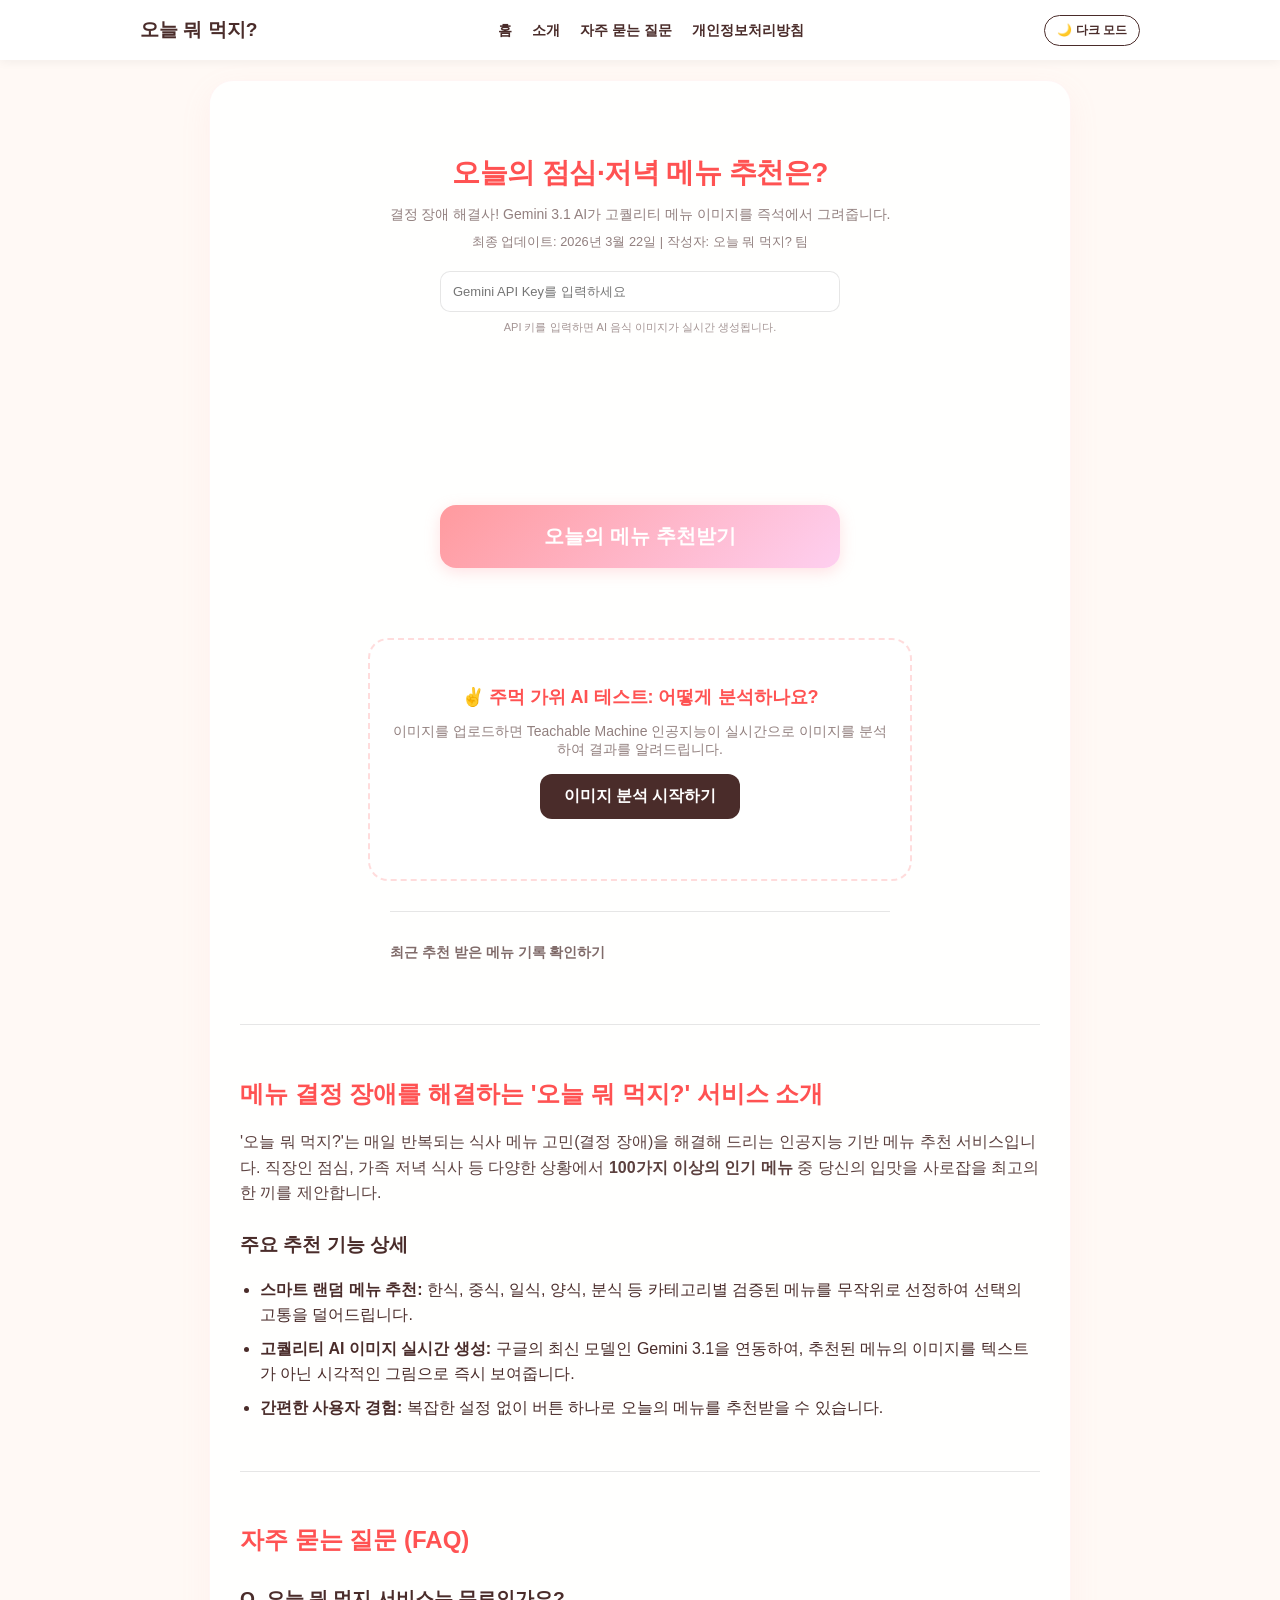
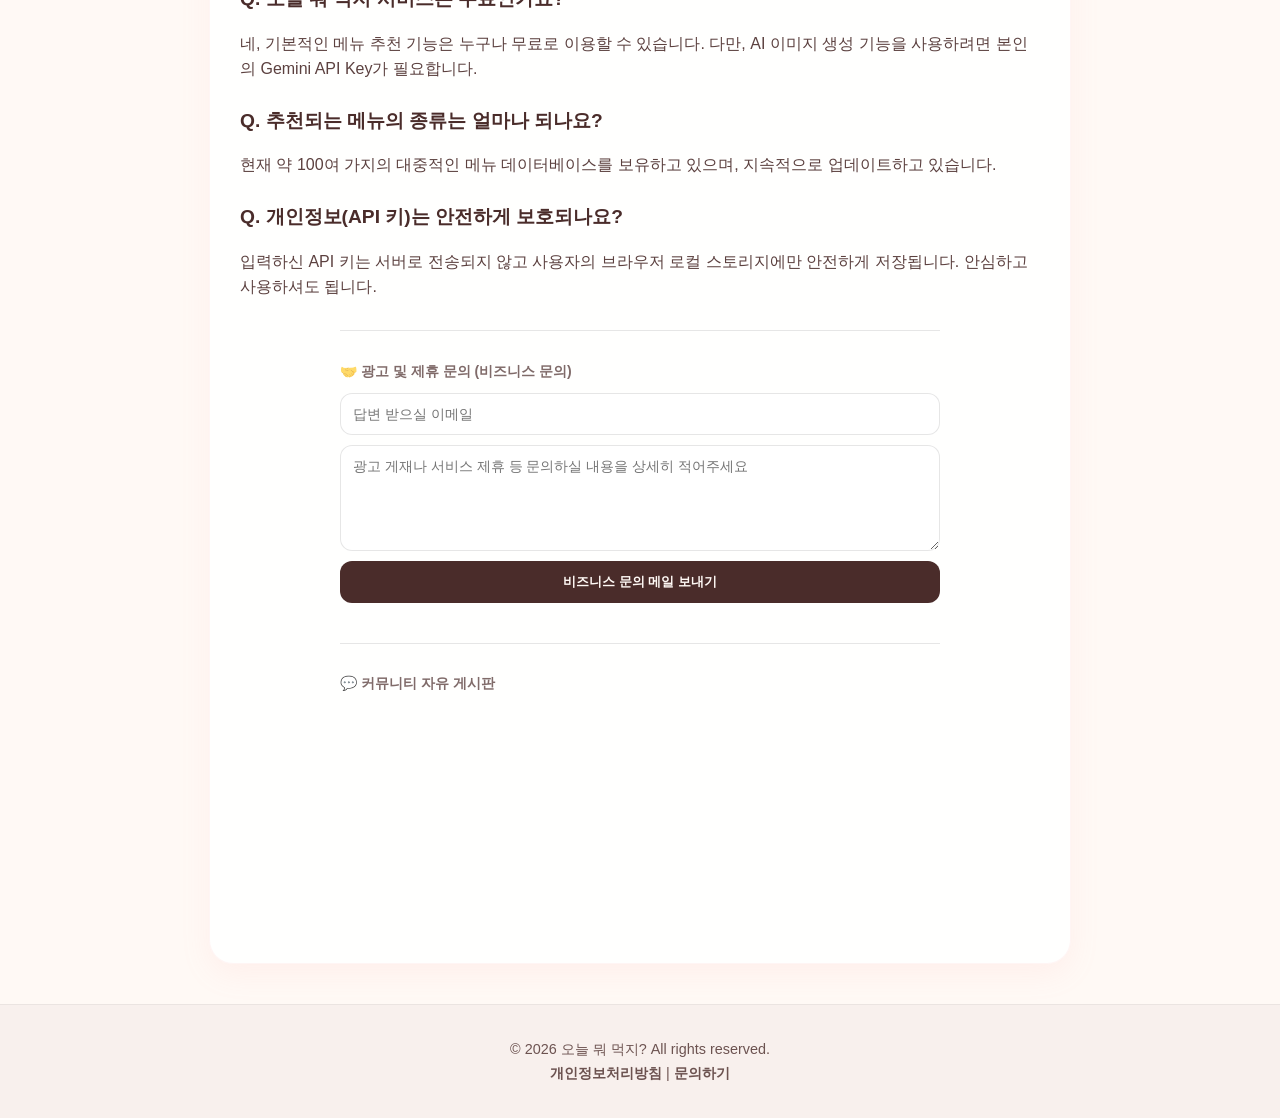
==== commit db567c37: "feat: implement GEO (Generative Engine Optimization) based on Toss Payments guide" ====
--- a/index.html
+++ b/index.html
@@ -35,24 +35,55 @@
     <meta name="google-site-verification" content="DJ6mi-JhYVmyXALNCEzyje7cyoXHuUu6iJH3K373xHA" />
     <meta name="naver-site-verification" content="your_verification_code_here">
 
-    <!-- Schema.org Structured Data -->
+    <!-- Schema.org Structured Data (GEO Optimized) -->
     <script type="application/ld+json">
-    {
-      "@context": "https://schema.org",
-      "@type": "WebSite",
-      "name": "오늘 뭐 먹지?",
-      "url": "https://shearts1234.github.io/junhyeok/",
-      "description": "결정 장애 해결을 위한 최고의 랜덤 메뉴 추천 서비스.",
-      "potentialAction": {
-        "@type": "SearchAction",
-        "target": "https://shearts1234.github.io/junhyeok/?q={search_term_string}",
-        "query-input": "required name=search_term_string"
+    [
+      {
+        "@context": "https://schema.org",
+        "@type": "WebSite",
+        "name": "오늘 뭐 먹지?",
+        "url": "https://shearts1234.github.io/junhyeok/",
+        "description": "결정 장애 해결을 위한 최고의 랜덤 메뉴 추천 서비스.",
+        "potentialAction": {
+          "@type": "SearchAction",
+          "target": "https://shearts1234.github.io/junhyeok/?q={search_term_string}",
+          "query-input": "required name=search_term_string"
+        }
+      },
+      {
+        "@context": "https://schema.org",
+        "@type": "FAQPage",
+        "mainEntity": [
+          {
+            "@type": "Question",
+            "name": "오늘 뭐 먹지 서비스는 어떤 기능이 있나요?",
+            "acceptedAnswer": {
+              "@type": "Answer",
+              "text": "한식, 중식, 일식, 양식 등 다양한 카테고리의 메뉴 중 하나를 랜덤으로 추천해주며, 구글의 최신 AI 모델인 Gemini 3.1을 사용하여 해당 메뉴의 고퀄리티 이미지를 실시간으로 생성해 보여줍니다."
+            }
+          },
+          {
+            "@type": "Question",
+            "name": "AI 음식 이미지 생성 기능을 사용하려면 어떻게 해야 하나요?",
+            "acceptedAnswer": {
+              "@type": "Answer",
+              "text": "메인 화면의 API 설정 칸에 본인의 Gemini API Key를 입력하면, 메뉴 추천과 동시에 해당 메뉴의 먹음직스러운 이미지가 AI를 통해 즉석에서 생성됩니다."
+            }
+          },
+          {
+            "@type": "Question",
+            "name": "주먹 가위 테스트 기능은 무엇인가요?",
+            "acceptedAnswer": {
+              "@type": "Answer",
+              "text": "사용자가 주먹, 가위, 보 이미지를 업로드하면 인공지능(Teachable Machine)이 해당 이미지를 분석하여 무엇인지 판별해주는 재미 요소 기반의 AI 테스트 기능입니다."
+            }
+          }
+        ]
       }
-    }
+    ]
     </script>
 
     <link rel="stylesheet" href="style.css">
-    <!-- Pretendard 폰트 불러오기 (최적화를 위해 Preload 권장되나 현재 방식 유지) -->
     <link rel="stylesheet" as="style" crossorigin href="https://cdn.jsdelivr.net/gh/orioncactus/pretendard@v1.3.9/dist/web/static/pretendard.min.css" />
     <meta name="google-adsense-account" content="ca-pub-8458281925391155">
     <link rel="icon" href="favicon.ico" type="image/x-icon">
@@ -67,7 +98,7 @@
                 <ul class="nav-menu">
                     <li><a href="#home">홈</a></li>
                     <li><a href="#about">소개</a></li>
-                    <li><a href="#features">기능</a></li>
+                    <li><a href="#faq">자주 묻는 질문</a></li>
                     <li><a href="privacy.html">개인정보처리방침</a></li>
                 </ul>
                 <button id="mode-toggle" class="mode-toggle">🌙 다크 모드</button>
@@ -76,24 +107,27 @@
     </header>
     
     <main class="container" id="home">
-        <h1>오늘의 점심·저녁 메뉴 추천은?</h1>
-        <p class="subtitle">결정 장애 해결사! Gemini 3.1 AI가 고퀄리티 메뉴 이미지를 생성합니다.</p>
-        
-        <div class="api-config">
-            <input type="password" id="api-key" placeholder="Gemini API Key를 입력하세요">
-            <small>API 키를 입력하면 AI 음식 이미지가 실시간 생성됩니다.</small>
-        </div>
-
-        <div id="numbers-container" class="numbers-container">
-            <!-- 메뉴가 여기에 생성됩니다 -->
-        </div>
-        
-        <button id="generate-button">오늘의 메뉴 추천받기</button>
+        <article>
+            <h1>오늘의 점심·저녁 메뉴 추천은?</h1>
+            <p class="subtitle">결정 장애 해결사! Gemini 3.1 AI가 고퀄리티 메뉴 이미지를 즉석에서 그려줍니다.</p>
+            <p style="font-size: 0.8rem; opacity: 0.6; margin-top: -20px; margin-bottom: 20px;">최종 업데이트: 2026년 3월 22일 | 작성자: 오늘 뭐 먹지? 팀</p>
+            
+            <div class="api-config">
+                <input type="password" id="api-key" placeholder="Gemini API Key를 입력하세요">
+                <small>API 키를 입력하면 AI 음식 이미지가 실시간 생성됩니다.</small>
+            </div>
+
+            <div id="numbers-container" class="numbers-container">
+                <!-- 메뉴가 여기에 생성됩니다 -->
+            </div>
+            
+            <button id="generate-button">오늘의 메뉴 추천받기</button>
+        </article>
 
         <!-- 주먹/가위 테스트 섹션 -->
-        <div class="rps-section">
-            <div class="rps-title">✌️ 주먹 가위 AI 테스트</div>
-            <p class="subtitle" style="margin-bottom: 15px;">이미지를 업로드하면 인공지능이 즉시 분석합니다</p>
+        <section class="rps-section">
+            <h2 class="rps-title">✌️ 주먹 가위 AI 테스트: 어떻게 분석하나요?</h2>
+            <p class="subtitle" style="margin-bottom: 15px;">이미지를 업로드하면 Teachable Machine 인공지능이 실시간으로 이미지를 분석하여 결과를 알려드립니다.</p>
             
             <input type="file" id="rps-file-input" accept="image/*" style="display: none;">
             <label for="rps-file-input" id="rps-file-label">이미지 분석 시작하기</label>
@@ -102,38 +136,54 @@
                 <img id="rps-preview-image" src="" alt="분석 이미지 미리보기" style="display: none;">
             </div>
             <div id="label-container" class="label-container"></div>
-        </div>
+        </section>
         
-        <div class="history-section">
-            <div class="history-title">최근 추천 받은 메뉴 기록</div>
+        <section class="history-section">
+            <h2 class="history-title">최근 추천 받은 메뉴 기록 확인하기</h2>
             <div id="history-list" class="history-list">
                 <!-- 기록이 여기에 추가됩니다 -->
             </div>
-        </div>
+        </section>
 
         <section id="about" class="content-section">
-            <h2>메뉴 결정 장애를 해결하는 '오늘 뭐 먹지?'</h2>
-            <p>'오늘 뭐 먹지?'는 매일 반복되는 식사 메뉴 고민(결정 장애)을 해결해 드리는 인공지능 기반 메뉴 추천 서비스입니다. 한식, 중식, 일식, 양식 등 수많은 인기 메뉴 중 당신의 입맛을 사로잡을 최고의 메뉴를 제안합니다.</p>
-            
-            <h3>주요 추천 기능</h3>
+            <h2>메뉴 결정 장애를 해결하는 '오늘 뭐 먹지?' 서비스 소개</h2>
+            <p>'오늘 뭐 먹지?'는 매일 반복되는 식사 메뉴 고민(결정 장애)을 해결해 드리는 인공지능 기반 메뉴 추천 서비스입니다. 직장인 점심, 가족 저녁 식사 등 다양한 상황에서 <strong>100가지 이상의 인기 메뉴</strong> 중 당신의 입맛을 사로잡을 최고의 한 끼를 제안합니다.</p>
+            
+            <h3>주요 추천 기능 상세</h3>
             <ul class="feature-list">
-                <li><strong>스마트 랜덤 메뉴 추천:</strong> 수십 가지의 검증된 맛집 메뉴 중 하나를 무작위로 선정하여 고민 시간을 줄여드립니다.</li>
-                <li><strong>고퀄리티 AI 이미지 생성:</strong> 구글의 최신 모델인 Gemini 3.1을 사용하여 추천된 메뉴의 이미지를 실시간으로 그려줍니다.</li>
-                <li><strong>개인화 추천 엔진:</strong> (준비 중) 사용자 식습관 데이터를 분석하여 더욱 정교한 점심·저녁 메뉴를 제안할 예정입니다.</li>
+                <li><strong>스마트 랜덤 메뉴 추천:</strong> 한식, 중식, 일식, 양식, 분식 등 카테고리별 검증된 메뉴를 무작위로 선정하여 선택의 고통을 덜어드립니다.</li>
+                <li><strong>고퀄리티 AI 이미지 실시간 생성:</strong> 구글의 최신 모델인 Gemini 3.1을 연동하여, 추천된 메뉴의 이미지를 텍스트가 아닌 시각적인 그림으로 즉시 보여줍니다.</li>
+                <li><strong>간편한 사용자 경험:</strong> 복잡한 설정 없이 버튼 하나로 오늘의 메뉴를 추천받을 수 있습니다.</li>
             </ul>
         </section>
 
+        <section id="faq" class="content-section">
+            <h2>자주 묻는 질문 (FAQ)</h2>
+            <div class="faq-item">
+                <h3>Q. 오늘 뭐 먹지 서비스는 무료인가요?</h3>
+                <p>네, 기본적인 메뉴 추천 기능은 누구나 무료로 이용할 수 있습니다. 다만, AI 이미지 생성 기능을 사용하려면 본인의 Gemini API Key가 필요합니다.</p>
+            </div>
+            <div class="faq-item">
+                <h3>Q. 추천되는 메뉴의 종류는 얼마나 되나요?</h3>
+                <p>현재 약 100여 가지의 대중적인 메뉴 데이터베이스를 보유하고 있으며, 지속적으로 업데이트하고 있습니다.</p>
+            </div>
+            <div class="faq-item" style="margin-bottom: 30px;">
+                <h3>Q. 개인정보(API 키)는 안전하게 보호되나요?</h3>
+                <p>입력하신 API 키는 서버로 전송되지 않고 사용자의 브라우저 로컬 스토리지에만 안전하게 저장됩니다. 안심하고 사용하셔도 됩니다.</p>
+            </div>
+        </section>
+
         <div class="contact-section">
-            <div class="contact-title">🤝 광고 및 제휴 문의</div>
+            <h2 class="contact-title">🤝 광고 및 제휴 문의 (비즈니스 문의)</h2>
             <form action="https://formspree.io/f/xwvrvgdn" method="POST" class="contact-form">
                 <input type="email" name="email" placeholder="답변 받으실 이메일" required>
-                <textarea name="message" placeholder="문의하실 내용을 상세히 적어주세요" required></textarea>
-                <button type="submit">문의 메일 보내기</button>
+                <textarea name="message" placeholder="광고 게재나 서비스 제휴 등 문의하실 내용을 상세히 적어주세요" required></textarea>
+                <button type="submit">비즈니스 문의 메일 보내기</button>
             </form>
         </div>
 
         <div class="comments-section">
-            <div class="comments-title">💬 커뮤니티 자유 게시판</div>
+            <h2 class="comments-title">💬 커뮤니티 자유 게시판</h2>
             <div id="cusdis_thread"
                 data-host="https://cusdis.com"
                 data-app-id="69e25d2d-556b-4e6f-96a8-6f68e64c18f1"
@@ -151,7 +201,6 @@
         <p><a href="privacy.html">개인정보처리방침</a> | <a href="mailto:contact@example.com">문의하기</a></p>
     </footer>
 
-    <!-- Render-blocking 리소스를 하단으로 이동 (성능 최적화) -->
     <script src="https://cdn.jsdelivr.net/npm/@tensorflow/tfjs@latest/dist/tf.min.js" defer></script>
     <script src="https://cdn.jsdelivr.net/npm/@teachablemachine/image@latest/dist/teachablemachine-image.min.js" defer></script>
     <script type="text/javascript">
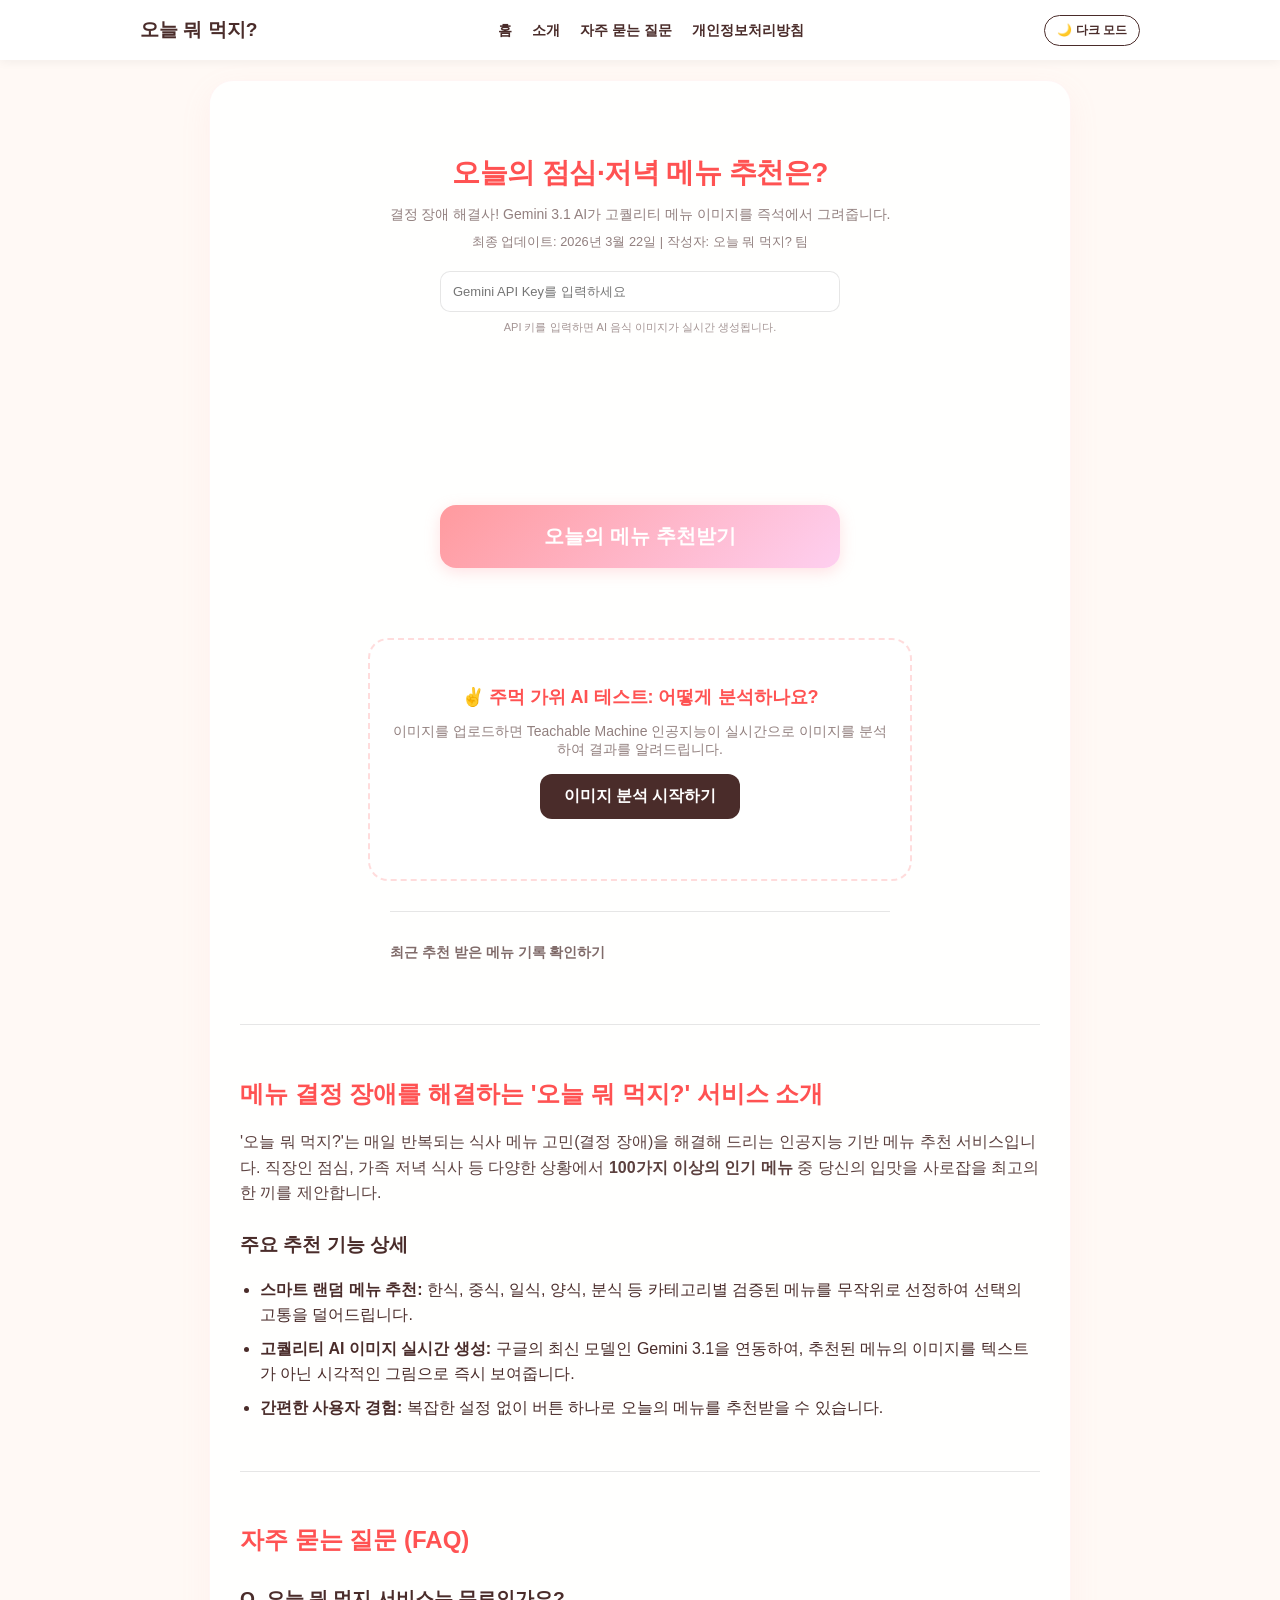
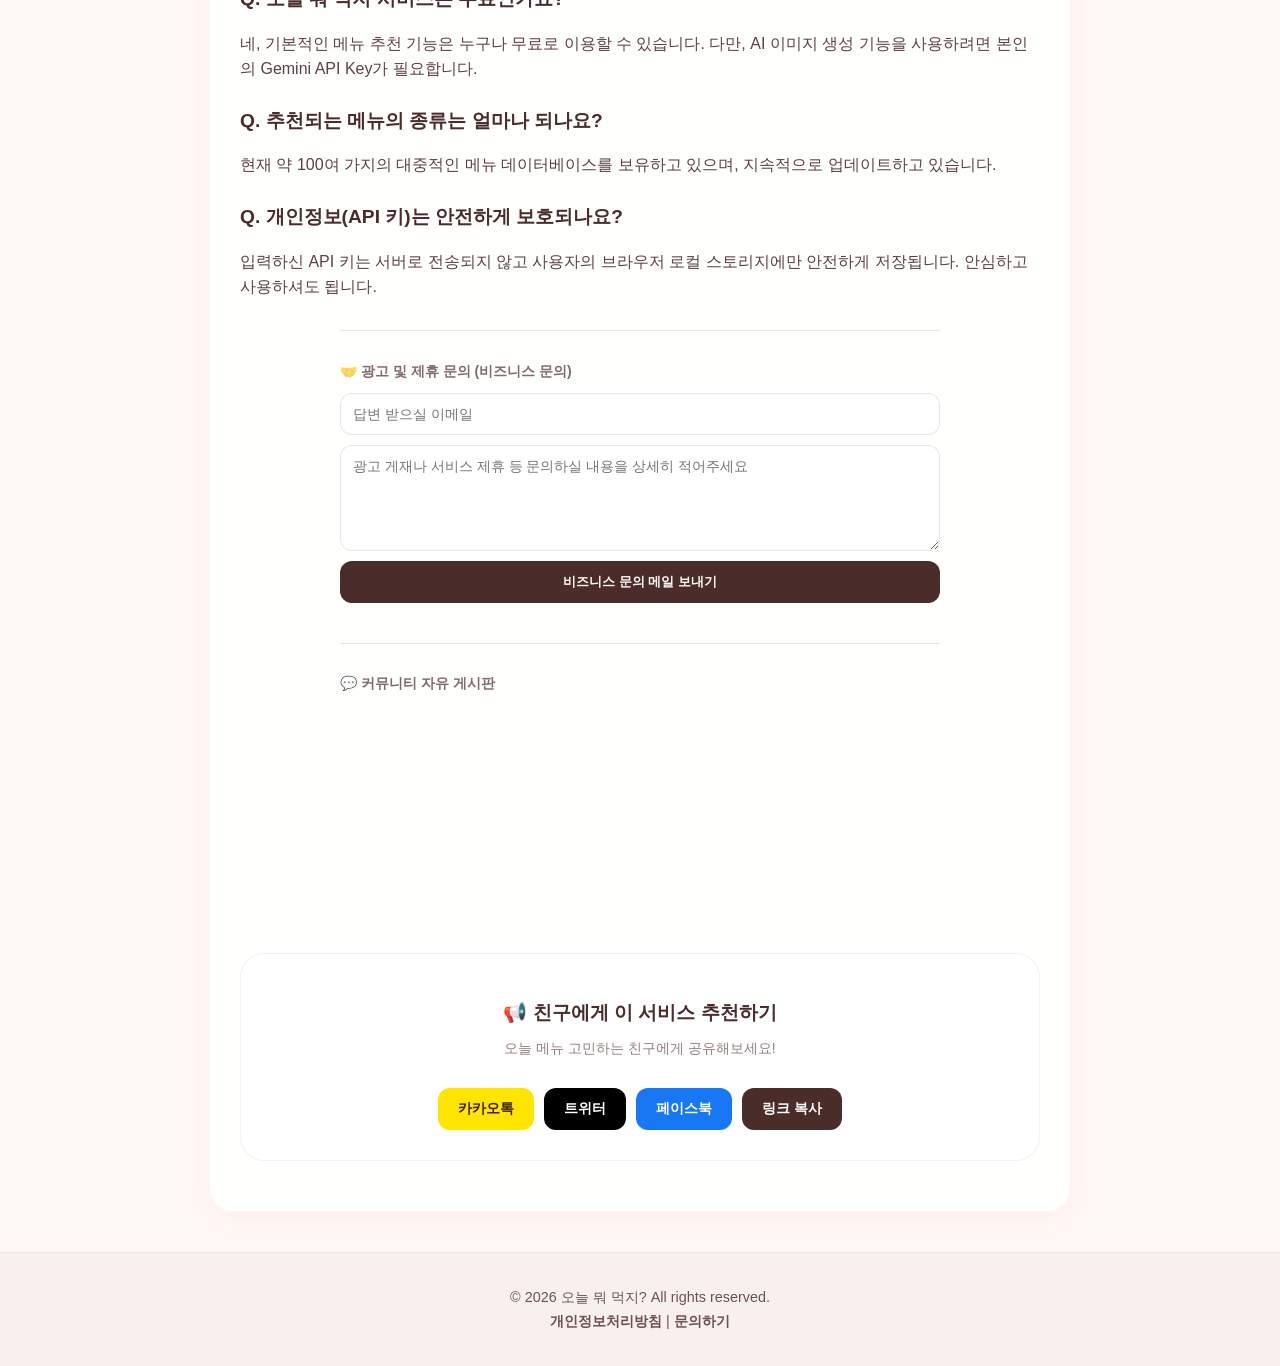
==== commit 3095c25e: "feat: add SNS sharing features (Kakao, Twitter, Facebook, Link Copy) for virality" ====
--- a/index.html
+++ b/index.html
@@ -194,6 +194,18 @@
             </div>
             <script async defer src="https://cusdis.com/js/cusdis.es.js"></script>
         </div>
+
+        <!-- SNS 공유 섹션 (바이럴 최적화) -->
+        <section class="share-section">
+            <h2 class="share-title">📢 친구에게 이 서비스 추천하기</h2>
+            <p class="subtitle">오늘 메뉴 고민하는 친구에게 공유해보세요!</p>
+            <div class="share-buttons">
+                <button id="share-kakao" class="share-btn kakao">카카오톡</button>
+                <button id="share-twitter" class="share-btn twitter">트위터</button>
+                <button id="share-facebook" class="share-btn facebook">페이스북</button>
+                <button id="share-link" class="share-btn link-copy">링크 복사</button>
+            </div>
+        </section>
     </main>
 
     <footer class="site-footer">
@@ -201,6 +213,8 @@
         <p><a href="privacy.html">개인정보처리방침</a> | <a href="mailto:contact@example.com">문의하기</a></p>
     </footer>
 
+    <!-- SNS 공유를 위한 SDK 로드 -->
+    <script src="https://t1.kakaocdn.net/kakao_js_sdk/2.7.0/kakao.min.js" integrity="sha384-lLeS4Lq7679N9ZbgpYm+P9E90KqC+59B8r7O6B38" crossorigin="anonymous"></script>
     <script src="https://cdn.jsdelivr.net/npm/@tensorflow/tfjs@latest/dist/tf.min.js" defer></script>
     <script src="https://cdn.jsdelivr.net/npm/@teachablemachine/image@latest/dist/teachablemachine-image.min.js" defer></script>
     <script type="text/javascript">
--- a/style.css
+++ b/style.css
@@ -425,6 +425,67 @@
 
 #cusdis_thread {
     min-height: 200px;
+}
+
+/* SNS 공유 섹션 */
+.share-section {
+    margin-top: 40px;
+    padding: 30px 20px;
+    background: var(--container-bg);
+    border-radius: 24px;
+    border: 1px solid rgba(128, 128, 128, 0.1);
+    text-align: center;
+}
+
+.share-title {
+    font-size: 1.2rem;
+    font-weight: 800;
+    margin-bottom: 5px;
+    color: var(--text-color);
+}
+
+.share-buttons {
+    display: flex;
+    justify-content: center;
+    flex-wrap: wrap;
+    gap: 10px;
+    margin-top: 20px;
+}
+
+.share-btn {
+    padding: 12px 20px;
+    border-radius: 12px;
+    border: none;
+    font-weight: 700;
+    font-size: 14px;
+    cursor: pointer;
+    transition: all 0.3s;
+    display: flex;
+    align-items: center;
+    gap: 8px;
+    color: white;
+}
+
+.share-btn:hover {
+    transform: translateY(-2px);
+    filter: brightness(1.1);
+}
+
+.share-btn.kakao {
+    background-color: #FEE500;
+    color: #3C1E1E;
+}
+
+.share-btn.twitter {
+    background-color: #000000;
+}
+
+.share-btn.facebook {
+    background-color: #1877F2;
+}
+
+.share-btn.link-copy {
+    background-color: #4a2c2a;
 }
 
 /* Footer */
